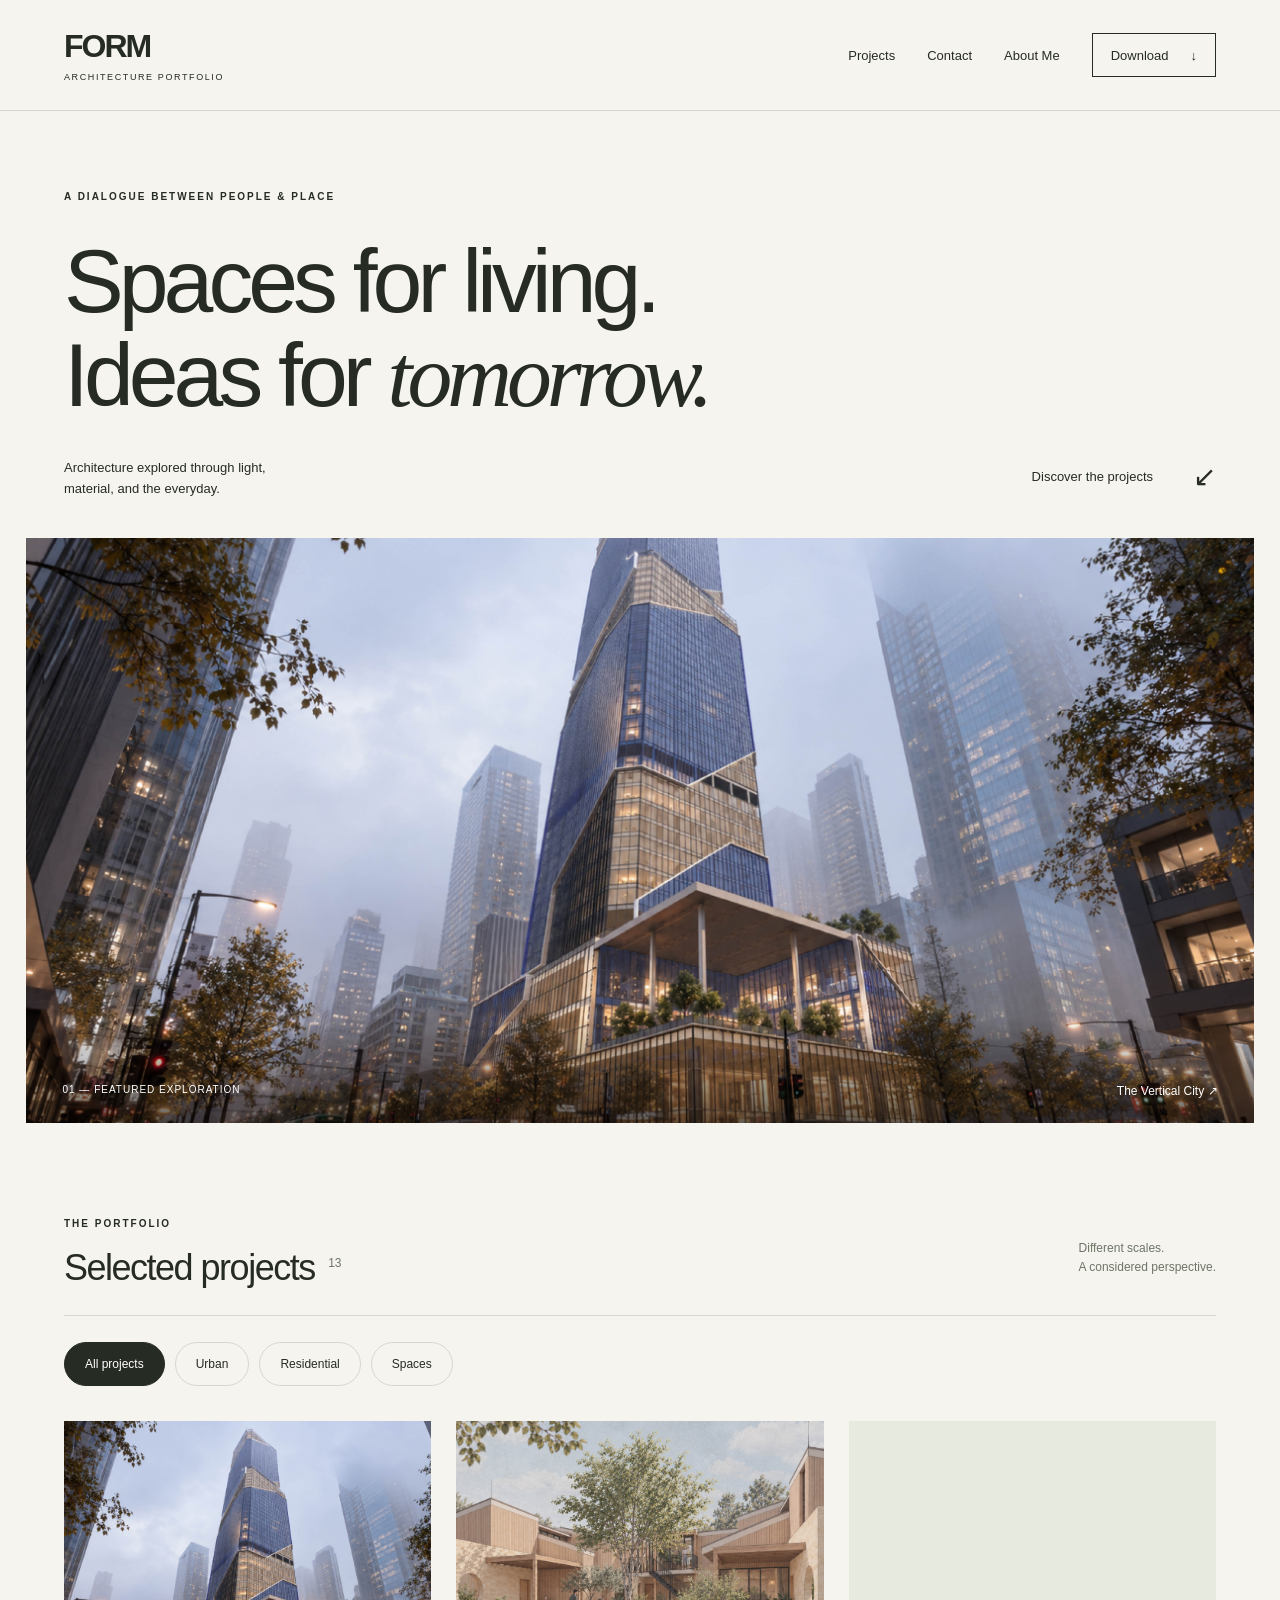
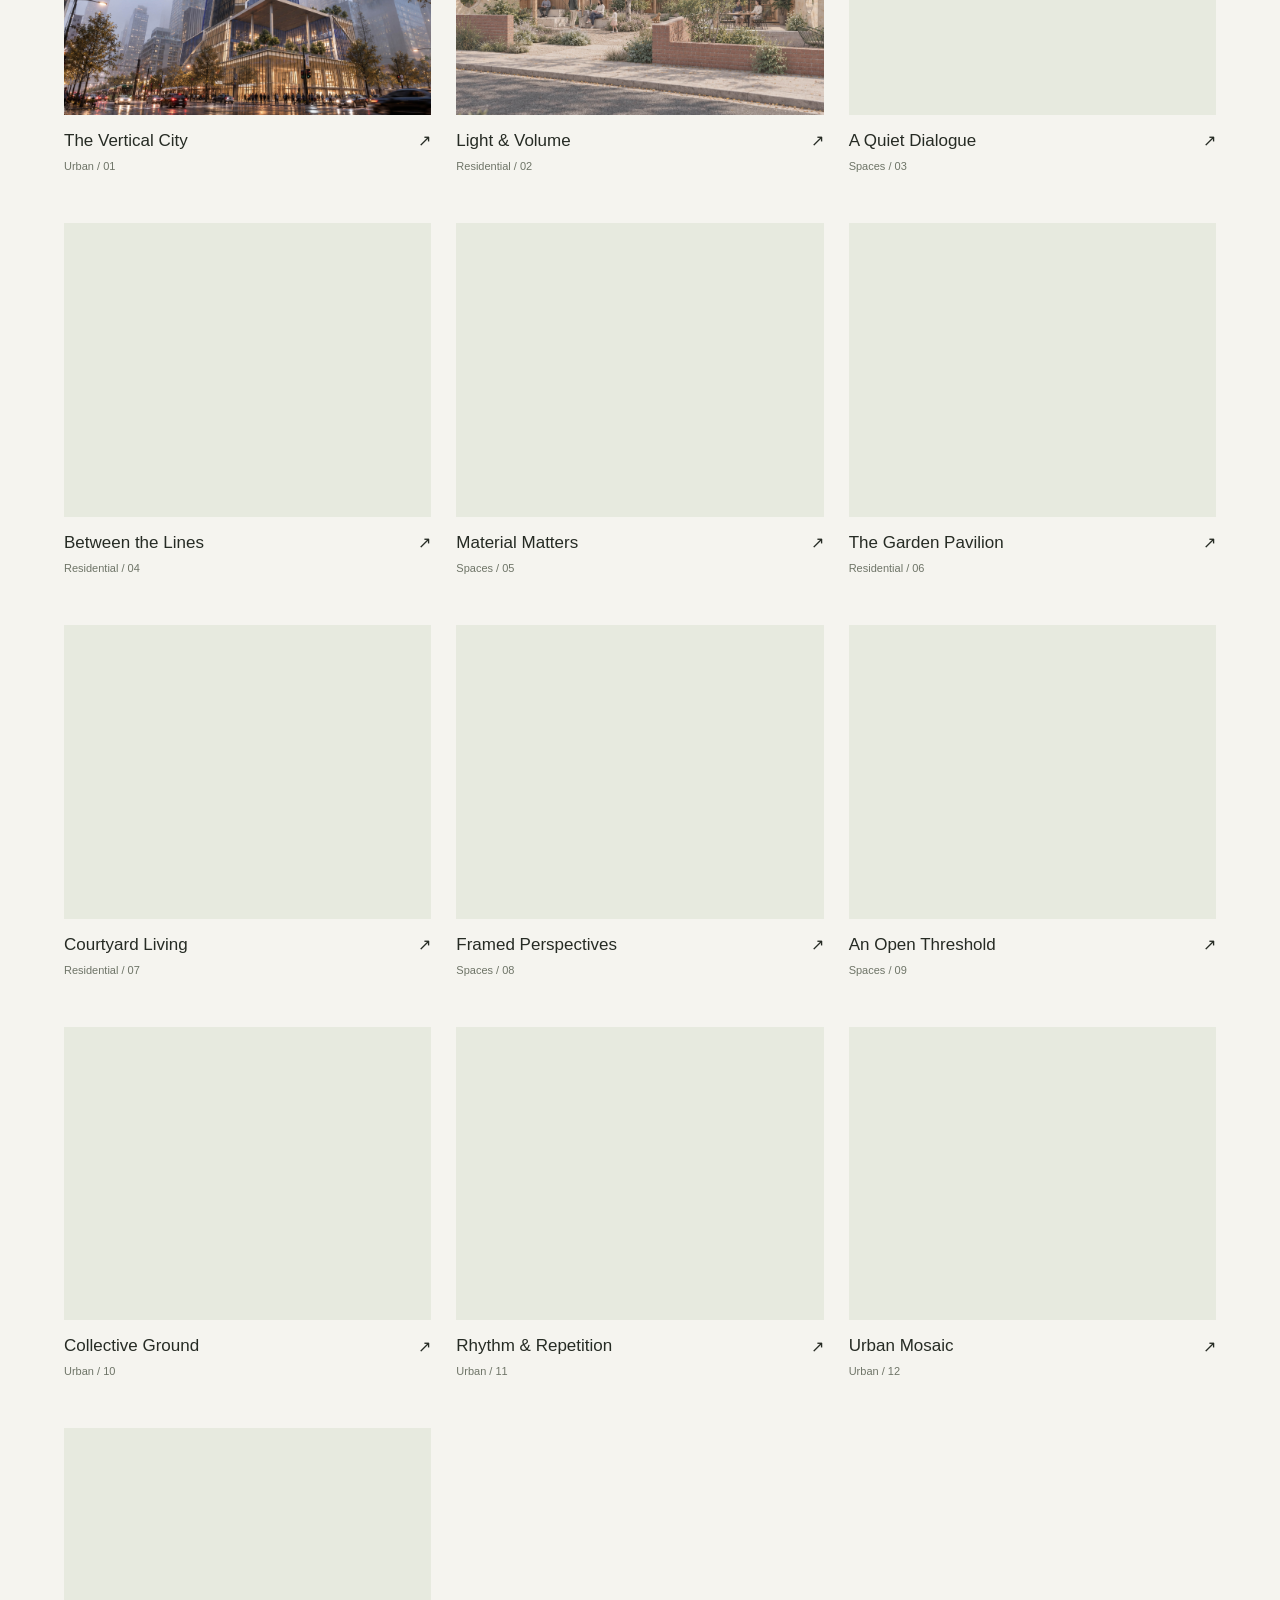
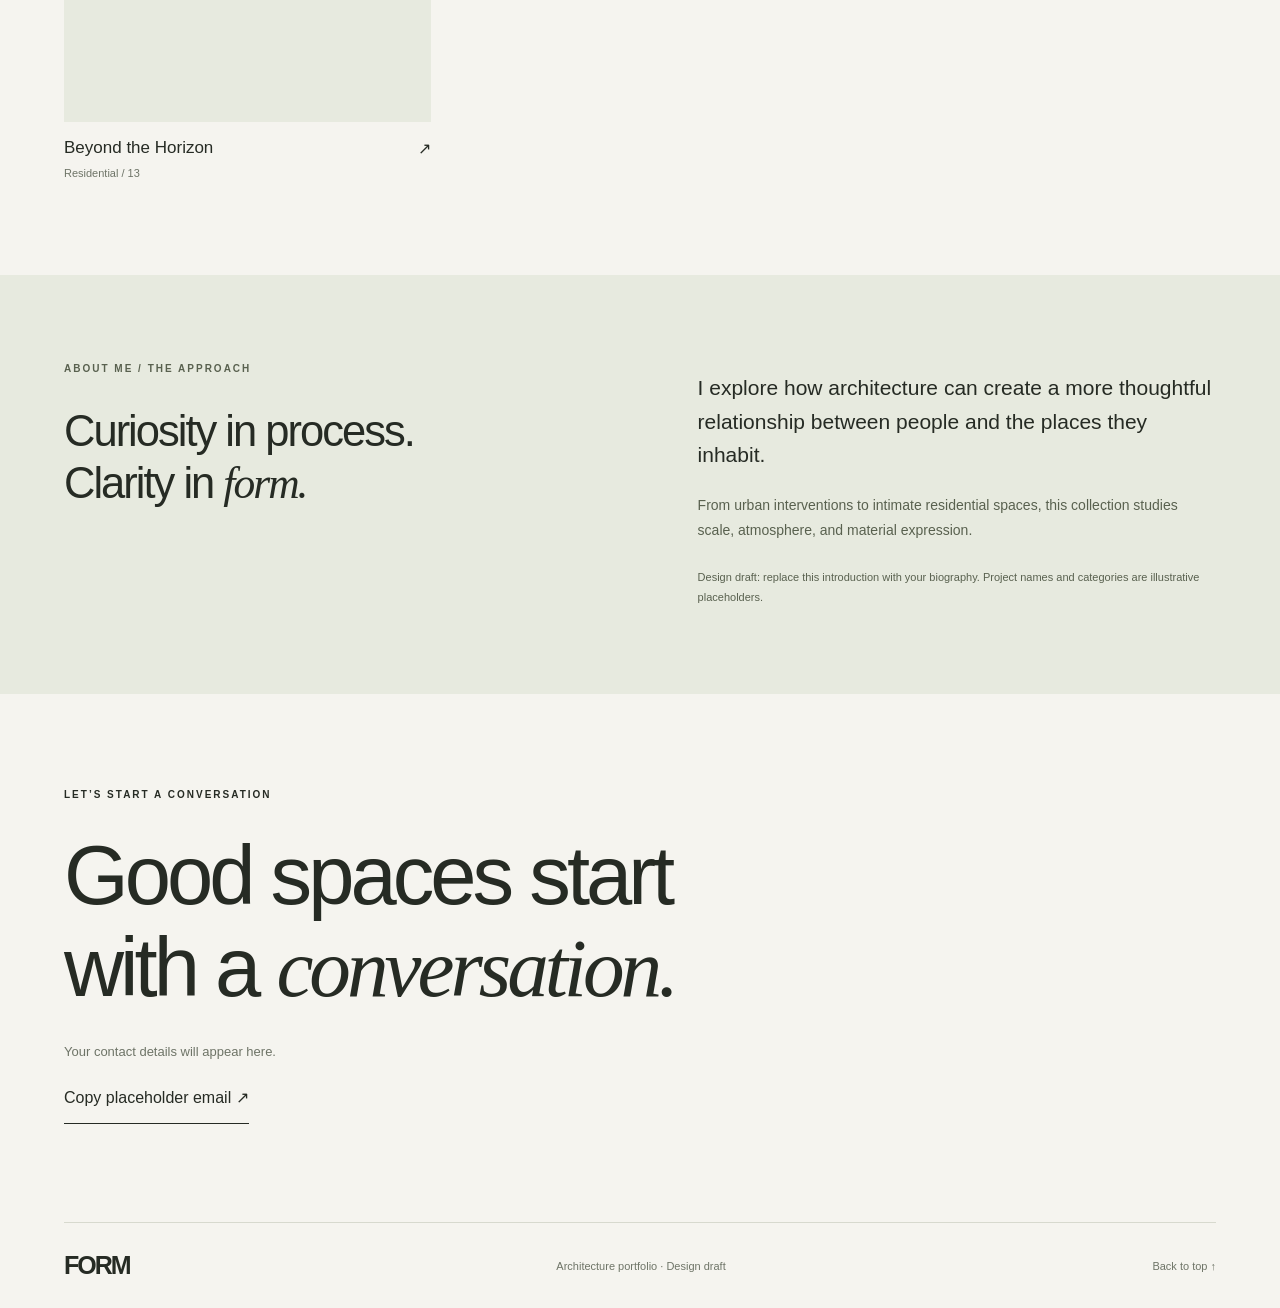
==== index.html @ f57676f8 "Project on new page" ====
<!doctype html>
<html lang="en">
<head><meta charset="utf-8"><meta name="viewport" content="width=device-width,initial-scale=1"><meta name="description" content="A selection of architectural explorations in space, light and material."><title>FORM | Architecture Portfolio</title><link rel="stylesheet" href="assets/css/style.css"></head>
<body>
<a class="skip" href="#projects">Skip to projects</a>
<header><a class="brand" href="#home">FORM<span>ARCHITECTURE PORTFOLIO</span></a><button id="menu" aria-controls="navigation" aria-expanded="false">Menu +</button><nav id="navigation" aria-label="Main navigation"><a href="#projects">Projects</a><a href="#contact">Contact</a><a href="#about">About Me</a><a class="download" href="assets/downloads/portfolio-placeholder.pdf" download>Download <span aria-hidden="true">↓</span></a></nav></header>
<main id="home"><section class="intro"><p class="eyebrow">A DIALOGUE BETWEEN PEOPLE & PLACE</p><h1>Spaces for living.<br>Ideas for <em>tomorrow.</em></h1><div class="intro-row"><p>Architecture explored through light,<br>material, and the everyday.</p><a href="#projects">Discover the projects <span>↙</span></a></div></section>
<figure class="hero"><img src="assets/img/01/For%20Website_D1.jpg" alt="A sculpted glass tower rising above a tree-lined city street" fetchpriority="high"><figcaption><span>01 — FEATURED EXPLORATION</span><a href="#projects">The Vertical City ↗</a></figcaption></figure>
<section id="projects" class="projects"><div class="section-heading"><div><p class="eyebrow">THE PORTFOLIO</p><h2>Selected projects <sup>13</sup></h2></div><p>Different scales.<br>A considered perspective.</p></div><div class="filters" role="group" aria-label="Filter projects"><button data-filter="All" class="active" aria-pressed="true">All projects</button><button data-filter="Urban" aria-pressed="false">Urban</button><button data-filter="Residential" aria-pressed="false">Residential</button><button data-filter="Spaces" aria-pressed="false">Spaces</button></div><div id="project-grid" class="grid"></div></section>
<section id="about" class="about"><div><p class="eyebrow">ABOUT ME / THE APPROACH</p><h2>Curiosity in process.<br>Clarity in <em>form.</em></h2></div><div><p class="lead">I explore how architecture can create a more thoughtful relationship between people and the places they inhabit.</p><p>From urban interventions to intimate residential spaces, this collection studies scale, atmosphere, and material expression.</p><p class="note">Design draft: replace this introduction with your biography. Project names and categories are illustrative placeholders.</p></div></section>
<section id="contact" class="contact"><p class="eyebrow">LET’S START A CONVERSATION</p><h2>Good spaces start<br>with a <em>conversation.</em></h2><p>Your contact details will appear here.</p><button id="copy-email">Copy placeholder email ↗</button><p id="email-status" role="status"></p></section></main>
<footer><a class="brand" href="#home">FORM</a><span>Architecture portfolio · Design draft</span><a href="#home">Back to top ↑</a></footer>

<script src="assets/js/projects.js"></script><script src="assets/js/script.js"></script>
</body></html>
---- assets/css/style.css ----
:root{--bg:#f5f4ef;--ink:#262b24;--muted:#6e7467;--line:#d7d9ce;--green:#e7eadf}*{box-sizing:border-box}html{scroll-behavior:smooth;scroll-padding-top:24px}body{margin:0;background:var(--bg);color:var(--ink);font-family:Arial,Helvetica,sans-serif}a{color:inherit;text-decoration:none}button{font:inherit;cursor:pointer;color:inherit}a:focus-visible,button:focus-visible{outline:2px solid #697e4a;outline-offset:5px}.skip{position:absolute;top:-80px}.skip:focus{top:8px;left:8px;z-index:10;background:white;padding:15px}header{display:flex;align-items:center;justify-content:space-between;padding:28px 5%;border-bottom:1px solid var(--line)}.brand{font-size:32px;letter-spacing:-2px;font-weight:800}.brand span{display:block;font-size:9px;letter-spacing:1.6px;margin-top:7px;font-weight:400}nav{display:flex;align-items:center;gap:32px;font-size:13px}nav a{display:inline-flex;align-items:center;min-height:44px}nav a:hover{color:#64734c}.download{border:1px solid var(--ink);padding:0 18px;gap:22px}.download:hover{background:var(--ink);color:var(--bg)}#menu{display:none}.intro{padding:70px 5% 38px}.eyebrow{font-size:10px;letter-spacing:2px;font-weight:600}h1{font-size:clamp(48px,7vw,108px);font-weight:400;letter-spacing:-5px;line-height:1.05;margin:32px 0}em{font-family:Georgia,serif;font-weight:400}.intro-row{display:flex;justify-content:space-between;align-items:end;font-size:13px;line-height:1.6}.intro-row p{margin:0}.intro-row a{display:flex;gap:40px;align-items:center}.intro-row span{font-size:28px}.hero{margin:0 2%;position:relative}.hero img{display:block;width:100%;height:65vh;min-height:360px;max-height:800px;object-fit:cover;object-position:center 60%}.hero figcaption{position:absolute;bottom:0;left:0;right:0;padding:65px 3% 25px;display:flex;justify-content:space-between;gap:20px;color:white;background:linear-gradient(transparent,#0009);font-size:12px}.hero figcaption span{font-size:10px;letter-spacing:1px}.projects{padding:85px 5%}.section-heading{display:flex;justify-content:space-between;align-items:end;border-bottom:1px solid var(--line);padding-bottom:26px}.section-heading h2{font-size:36px;letter-spacing:-1.5px;font-weight:400;margin:18px 0 0}.section-heading sup{font-size:12px;color:var(--muted);letter-spacing:0;margin-left:5px}.section-heading>p{font-size:12px;line-height:1.6;color:var(--muted)}.filters{display:flex;gap:10px;flex-wrap:wrap;margin:26px 0 35px}.filters button{background:none;border:1px solid var(--line);padding:12px 20px;border-radius:30px;font-size:12px;min-height:44px}.filters .active{background:var(--ink);color:white;border-color:var(--ink)}.grid{display:grid;grid-template-columns:repeat(3,minmax(0,1fr));gap:40px 25px}.card{background:none;border:0;padding:0;text-align:left;min-width:0}.card-image{display:block;aspect-ratio:1.25;overflow:hidden;background:var(--green)}.card img{width:100%;height:100%;object-fit:cover;transition:transform .5s}.card:hover img{transform:scale(1.035)}.card-heading{display:flex;justify-content:space-between;gap:15px;align-items:center;margin-top:16px}.card h3{font-weight:400;font-size:17px;margin:0}.card p{font-size:11px;color:var(--muted);margin-top:9px}.about{background:var(--green);padding:75px 5%;display:grid;grid-template-columns:1fr 1fr;gap:10%}.about h2{font-size:clamp(32px,3.4vw,52px);font-weight:400;line-height:1.18;letter-spacing:-2px;margin-top:28px}.about p{font-size:14px;line-height:1.8;color:#59614f}.about .eyebrow{font-size:10px}.about .lead{font-size:21px;color:var(--ink);line-height:1.6}.about .note{font-size:11px;margin-top:25px}.contact{padding:85px 5%}.contact h2{font-size:clamp(45px,6.5vw,90px);font-weight:400;line-height:1.1;letter-spacing:-4px;margin:30px 0}.contact>p:not(.eyebrow){font-size:13px;color:var(--muted)}#copy-email{background:none;border:0;border-bottom:1px solid var(--ink);padding:16px 0;font-size:16px}footer{margin:0 5%;border-top:1px solid var(--line);display:flex;justify-content:space-between;align-items:center;padding:28px 0;font-size:11px;color:var(--muted)}footer .brand{font-size:25px;color:var(--ink)}@media(min-width:1700px){body{max-width:1850px;margin:auto}}@media(max-width:1050px){.grid{grid-template-columns:repeat(2,minmax(0,1fr))}nav{gap:23px}h1{letter-spacing:-3px}.about{gap:6%}}@media(max-width:650px){header{padding:23px 6%}.brand{font-size:28px}#menu{display:block;background:none;border:0;min-height:44px;padding:10px;font-size:13px}nav{display:none;position:absolute;top:97px;left:0;right:0;background:var(--bg);z-index:5;padding:20px 6%;border-bottom:1px solid var(--line)}nav.open{display:flex;flex-direction:column;align-items:stretch;gap:15px}nav a{justify-content:space-between}.intro{padding:45px 6% 30px}h1{font-size:47px;letter-spacing:-2.8px;margin:28px 0}.eyebrow{font-size:9px;letter-spacing:1.5px}.intro-row{font-size:11px;align-items:start;gap:18px}.intro-row a{gap:12px}.hero{margin:0}.hero img{height:52vh;min-height:340px}.hero figcaption{font-size:11px;padding:65px 6% 20px}.hero figcaption span{font-size:8px}.projects{padding:55px 6%}.section-heading h2{font-size:28px;letter-spacing:-1px}.section-heading>p{font-size:10px;max-width:100px}.filters{gap:7px}.filters button{font-size:11px;padding:11px 13px}.grid{grid-template-columns:1fr;gap:32px}.about{padding:50px 6%;grid-template-columns:1fr;gap:0}.about h2{margin-bottom:10px}.about .lead{font-size:19px}.contact{padding:55px 6%}.contact h2{font-size:46px;letter-spacing:-2px}footer{margin:0 6%;flex-wrap:wrap;gap:22px}footer span{order:3;width:100%}}@media(prefers-reduced-motion:reduce){html{scroll-behavior:auto}.card img{transition:none}}



.card{display:block}.project-page{padding:55px 5% 80px}.project-back{display:inline-flex;align-items:center;min-height:44px;font-size:13px;margin-bottom:30px}.project-page h1{font-size:clamp(40px,6vw,88px);letter-spacing:-3px}.project-description{max-width:600px;color:var(--muted);font-size:14px;line-height:1.8;margin-bottom:40px}.project-images{display:grid;gap:25px}.project-images img{display:block;width:100%;height:auto;background:var(--green)}.project-pagination{display:flex;justify-content:space-between;gap:25px;border-top:1px solid var(--line);margin-top:45px;padding-top:25px;font-size:14px}.project-pagination a{min-height:44px;display:inline-flex;align-items:center}@media(max-width:650px){.project-page{padding:30px 6% 50px}.project-page h1{letter-spacing:-2px}.project-images{gap:15px}.project-pagination{font-size:12px}}
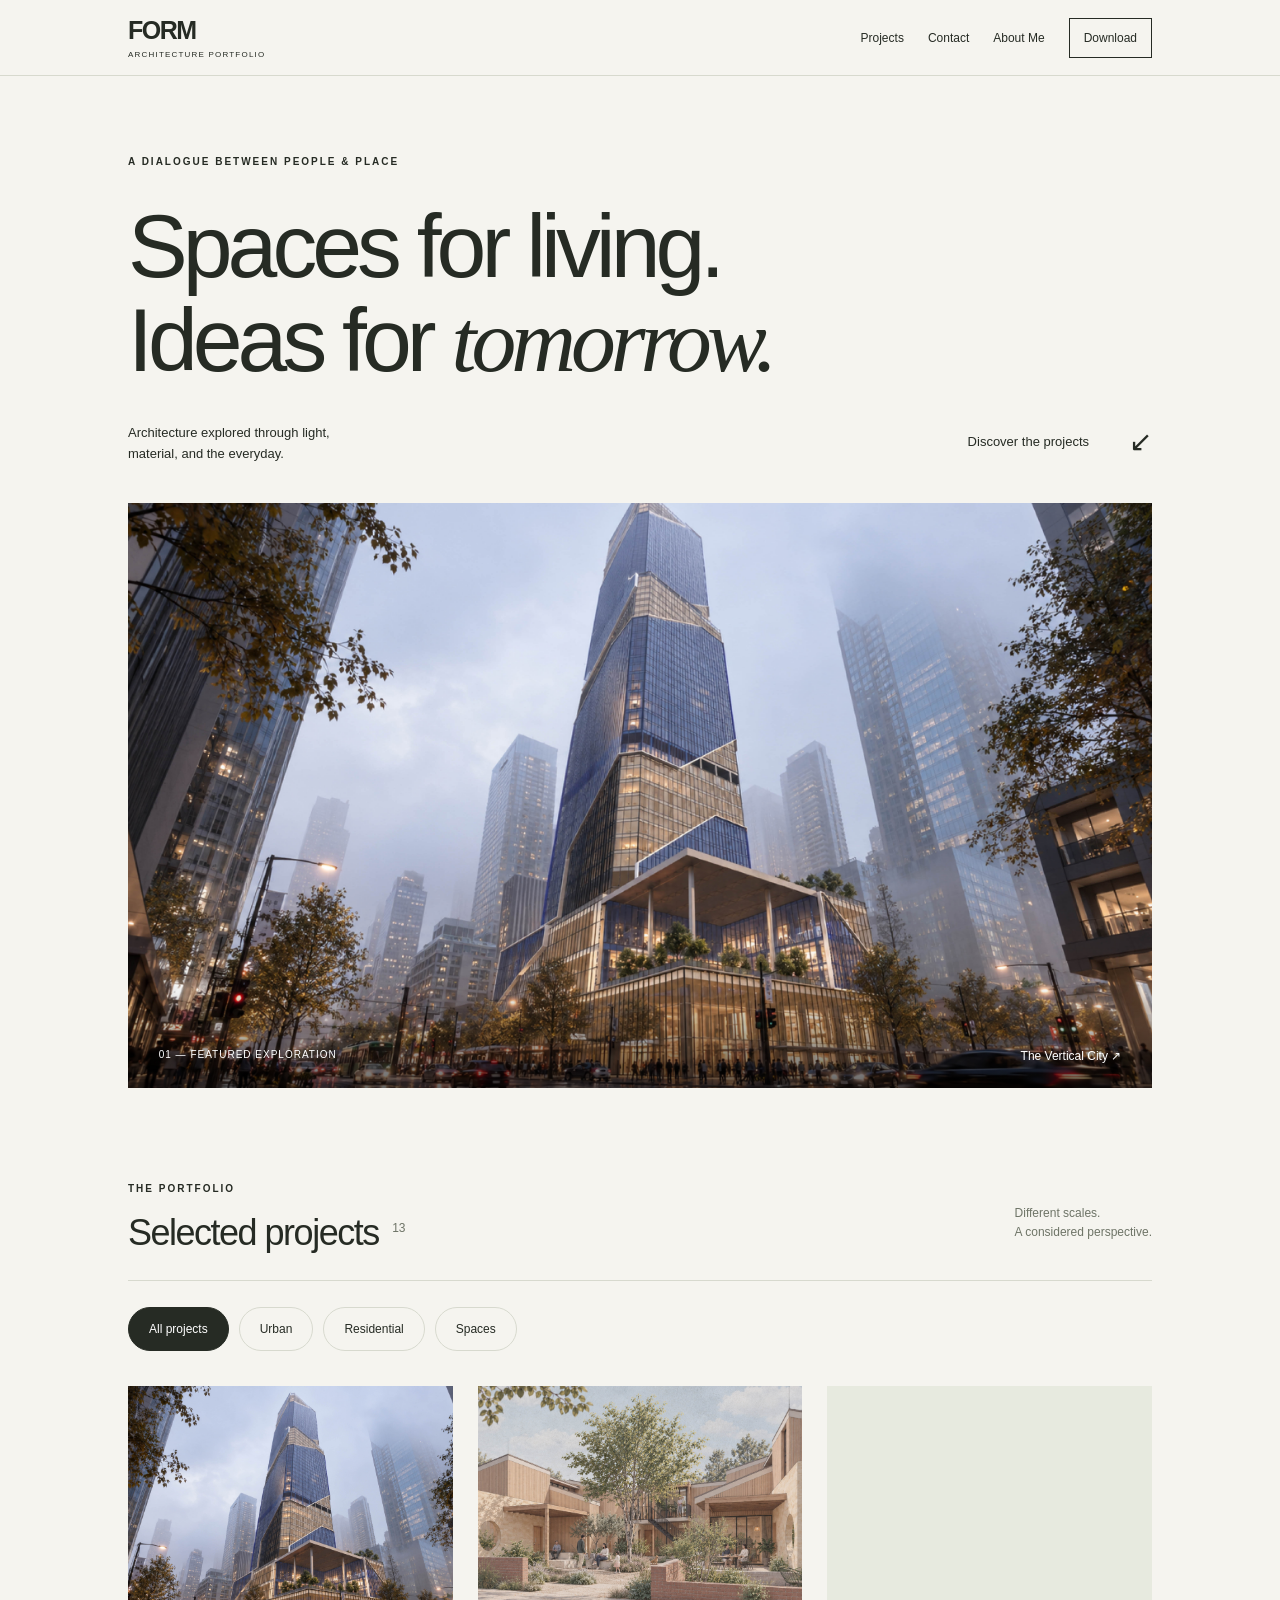
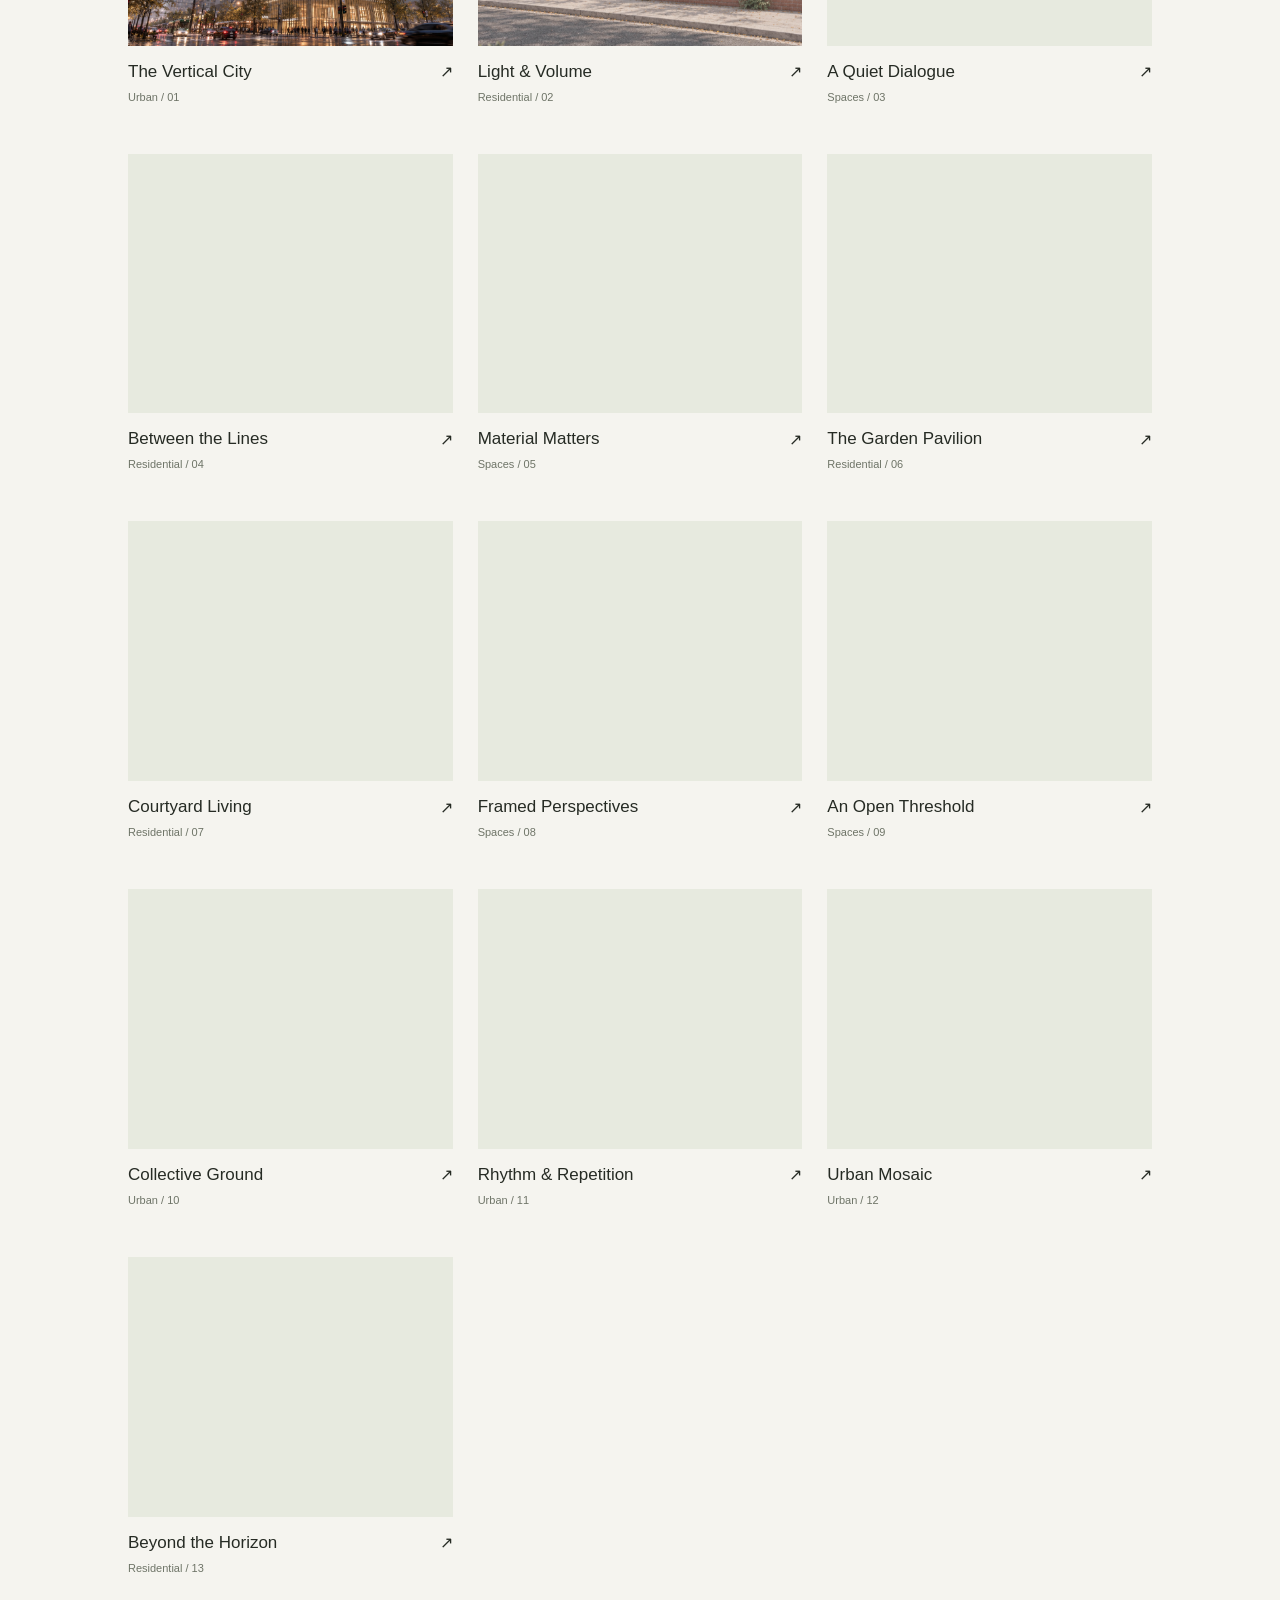
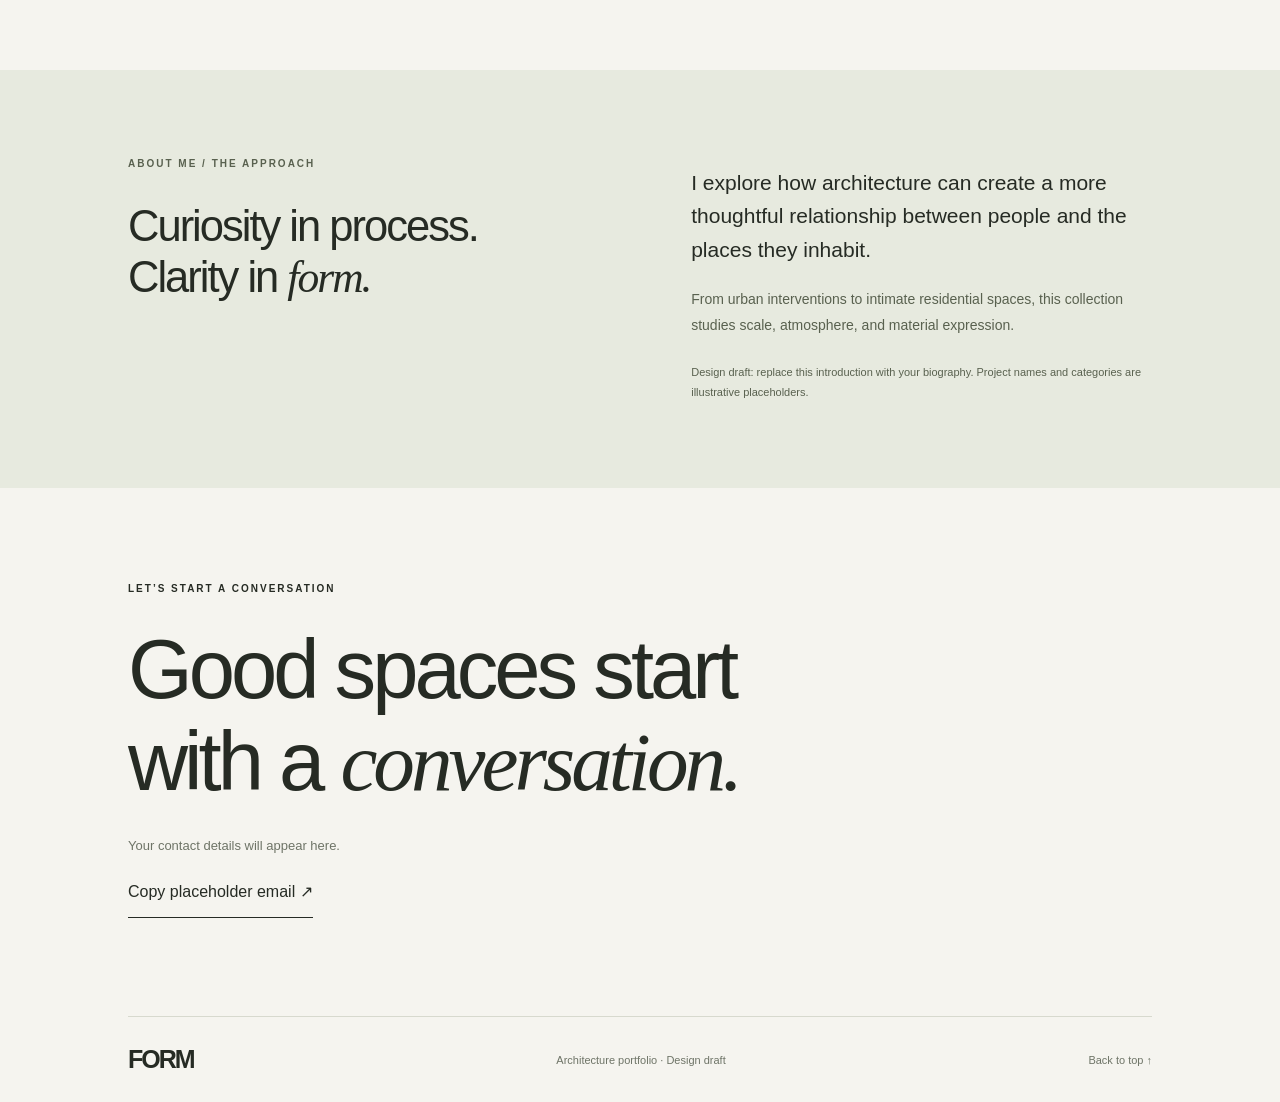
==== commit 9c7c1b60: "Fixed scroll bar" ====
--- a/index.html
+++ b/index.html
@@ -3,7 +3,7 @@
 <head><meta charset="utf-8"><meta name="viewport" content="width=device-width,initial-scale=1"><meta name="description" content="A selection of architectural explorations in space, light and material."><title>FORM | Architecture Portfolio</title><link rel="stylesheet" href="assets/css/style.css"></head>
 <body>
 <a class="skip" href="#projects">Skip to projects</a>
-<header><a class="brand" href="#home">FORM<span>ARCHITECTURE PORTFOLIO</span></a><button id="menu" aria-controls="navigation" aria-expanded="false">Menu +</button><nav id="navigation" aria-label="Main navigation"><a href="#projects">Projects</a><a href="#contact">Contact</a><a href="#about">About Me</a><a class="download" href="assets/downloads/portfolio-placeholder.pdf" download>Download <span aria-hidden="true">↓</span></a></nav></header>
+<header><a class="brand" href="#home">FORM<span>ARCHITECTURE PORTFOLIO</span></a><button id="menu" aria-controls="navigation" aria-expanded="false">Menu +</button><nav id="navigation" aria-label="Main navigation"><a href="#projects">Projects</a><a href="#contact">Contact</a><a href="#about">About Me</a><a class="download" href="assets/downloads/portfolio-placeholder.pdf" download>Download</a></nav></header>
 <main id="home"><section class="intro"><p class="eyebrow">A DIALOGUE BETWEEN PEOPLE & PLACE</p><h1>Spaces for living.<br>Ideas for <em>tomorrow.</em></h1><div class="intro-row"><p>Architecture explored through light,<br>material, and the everyday.</p><a href="#projects">Discover the projects <span>↙</span></a></div></section>
 <figure class="hero"><img src="assets/img/01/For%20Website_D1.jpg" alt="A sculpted glass tower rising above a tree-lined city street" fetchpriority="high"><figcaption><span>01 — FEATURED EXPLORATION</span><a href="#projects">The Vertical City ↗</a></figcaption></figure>
 <section id="projects" class="projects"><div class="section-heading"><div><p class="eyebrow">THE PORTFOLIO</p><h2>Selected projects <sup>13</sup></h2></div><p>Different scales.<br>A considered perspective.</p></div><div class="filters" role="group" aria-label="Filter projects"><button data-filter="All" class="active" aria-pressed="true">All projects</button><button data-filter="Urban" aria-pressed="false">Urban</button><button data-filter="Residential" aria-pressed="false">Residential</button><button data-filter="Spaces" aria-pressed="false">Spaces</button></div><div id="project-grid" class="grid"></div></section>
@@ -11,5 +11,5 @@
 <section id="contact" class="contact"><p class="eyebrow">LET’S START A CONVERSATION</p><h2>Good spaces start<br>with a <em>conversation.</em></h2><p>Your contact details will appear here.</p><button id="copy-email">Copy placeholder email ↗</button><p id="email-status" role="status"></p></section></main>
 <footer><a class="brand" href="#home">FORM</a><span>Architecture portfolio · Design draft</span><a href="#home">Back to top ↑</a></footer>
 
-<script src="assets/js/projects.js"></script><script src="assets/js/script.js"></script>
+<script src="assets/js/projects.js"></script><script src="assets/js/script.js"></script><script src="assets/js/motion.js"></script>
 </body></html>
--- a/assets/css/style.css
+++ b/assets/css/style.css
@@ -3,3 +3,82 @@
 
 
 .card{display:block}.project-page{padding:55px 5% 80px}.project-back{display:inline-flex;align-items:center;min-height:44px;font-size:13px;margin-bottom:30px}.project-page h1{font-size:clamp(40px,6vw,88px);letter-spacing:-3px}.project-description{max-width:600px;color:var(--muted);font-size:14px;line-height:1.8;margin-bottom:40px}.project-images{display:grid;gap:25px}.project-images img{display:block;width:100%;height:auto;background:var(--green)}.project-pagination{display:flex;justify-content:space-between;gap:25px;border-top:1px solid var(--line);margin-top:45px;padding-top:25px;font-size:14px}.project-pagination a{min-height:44px;display:inline-flex;align-items:center}@media(max-width:650px){.project-page{padding:30px 6% 50px}.project-page h1{letter-spacing:-2px}.project-images{gap:15px}.project-pagination{font-size:12px}}
+
+/* Gentle motion with native scrolling and navigation. */
+@media (prefers-reduced-motion: no-preference) {
+ main{animation:page-arrive 450ms ease-out both}
+ .reveal{opacity:0;transform:translateY(16px);transition:opacity 650ms ease-out,transform 650ms cubic-bezier(.22,1,.36,1)}
+ .reveal.is-visible{opacity:1;transform:none}
+ .card img{transition:transform 800ms cubic-bezier(.22,1,.36,1)}
+ .card-heading>span{transition:transform 450ms cubic-bezier(.22,1,.36,1)}
+ #navigation>a:not(.download){background-image:linear-gradient(currentColor,currentColor);background-repeat:no-repeat;background-position:0 calc(100% - 6px);background-size:0 1px;transition:background-size 300ms ease,color 300ms ease}
+ #navigation>a:not(.download):hover,#navigation>a:not(.download):focus-visible{background-size:100% 1px}
+ .download,.filters button{transition:color 250ms ease,background-color 250ms ease,border-color 250ms ease}
+ .card:focus-visible .card-heading>span{transform:translate(3px,-3px)}
+}
+@media(hover:hover) and (pointer:fine) and (prefers-reduced-motion:no-preference){.card:hover img{transform:scale(1.025)}.card:hover .card-heading>span{transform:translate(3px,-3px)}}
+@keyframes page-arrive{from{opacity:0}to{opacity:1}}
+@media(prefers-reduced-motion:reduce){.reveal{opacity:1;transform:none;transition:none}.card:hover img{transform:none}}
+.related-projects{margin-top:70px;padding-top:38px;border-top:1px solid var(--line)}
+.related-heading{display:flex;align-items:end;justify-content:space-between;gap:20px;margin-bottom:28px}
+.related-heading h2{font-size:clamp(26px,3vw,42px);font-weight:400;letter-spacing:-1px;margin:15px 0 0}
+.related-controls{display:flex;gap:9px;flex-shrink:0}
+.related-controls button{width:46px;height:46px;border:1px solid var(--line);border-radius:50%;background:transparent;font-size:20px}
+.related-controls button:hover:not(:disabled){background:var(--ink);color:var(--bg)}
+.related-controls button:disabled{opacity:.3;cursor:default}
+.related-track{display:flex;gap:24px;overflow-x:auto;scroll-snap-type:x mandatory;scroll-padding-inline:2px;overscroll-behavior-x:contain;padding:5px 2px 12px;scrollbar-width:none;-ms-overflow-style:none}
+.related-track::-webkit-scrollbar{display:none}
+.related-dots{display:flex;justify-content:center;gap:0;margin-top:8px}
+.related-dots button{display:grid;place-items:center;width:44px;height:44px;padding:0;border:0;background:transparent;border-radius:50%}
+.related-dots button::before{content:'';display:block;width:7px;height:7px;border-radius:50%;background:var(--line)}
+.related-dots button.active::before{background:var(--ink);width:9px;height:9px}
+.related-dots button:hover::before{background:var(--muted)}
+@media(prefers-reduced-motion:no-preference){.related-dots button::before{transition:background-color 250ms ease,width 250ms ease,height 250ms ease}}
+.related-card{flex:0 0 calc((100% - 48px)/3);scroll-snap-align:start}
+.related-track:focus-visible{outline:2px solid #697e4a;outline-offset:5px}
+@media(max-width:1050px){.related-card{flex-basis:calc((100% - 24px)/2)}}
+@media(max-width:650px){.related-projects{margin-top:45px;padding-top:25px}.related-heading{align-items:center;gap:12px}.related-heading h2{font-size:26px}.related-controls{gap:6px}.related-controls button{width:44px;height:44px}.related-track{gap:16px}.related-card{flex-basis:84%}}
+
+/* A sharp central project, with smaller softly blurred neighbours. */
+.related-track{padding:25px 0 18px;scroll-padding-inline:0;align-items:start}
+.related-track .related-card{flex-basis:36%;scroll-snap-align:center}
+.related-card .card-image{transform:scale(1);filter:none;opacity:1;transform-origin:center}.related-card.is-side .card-image{transform:scale(.88);filter:blur(3px);opacity:.5}
+.related-card .card-heading,.related-card>p{opacity:.45;transform:scale(.94);transform-origin:center}
+.related-card.is-centered .card-image,.related-card:focus-visible .card-image{transform:scale(1);filter:blur(0);opacity:1}
+.related-card.is-centered .card-heading,.related-card.is-centered>p,.related-card:focus-visible .card-heading,.related-card:focus-visible>p{opacity:1;transform:none}
+@media(prefers-reduced-motion:no-preference){.related-card .card-image{transition:transform 650ms cubic-bezier(.22,1,.36,1),filter 650ms ease,opacity 650ms ease}.related-card .card-heading,.related-card>p{transition:opacity 500ms ease,transform 500ms ease}}
+@media(max-width:650px){.related-track .related-card{flex-basis:56%}.related-card.is-side .card-image{filter:blur(2px)}.related-card.is-centered .card-image,.related-card:focus-visible .card-image{filter:none}}
+.related-track .related-card.is-centered .card-image{filter:none;opacity:1;transform:scale(1);transition:transform 650ms cubic-bezier(.22,1,.36,1),opacity 300ms ease}.related-track .related-card.is-centered img{filter:none}
+
+/* Let the carousel use the full page width as the screen grows. */
+.related-track{width:calc(100% + 11.111111%);margin-inline:-5.555555%}
+.related-track .related-card{flex-basis:clamp(210px,26vw,380px)}
+@media(max-width:650px){.related-track{width:calc(100% + 13.636364%);margin-inline:-6.818182%}.related-track .related-card{flex-basis:clamp(160px,56vw,300px)}}
+/* Consistent, wider page margins across both pages. */
+:root{--page-gutter:clamp(56px,10vw,180px)}
+header,.intro,.projects,.about,.contact,.project-page{padding-inline:var(--page-gutter)}
+.hero{margin-inline:var(--page-gutter)}
+footer{margin-inline:var(--page-gutter)}
+.related-track{width:100%;margin-inline:0}
+@media(max-width:650px){
+ :root{--page-gutter:24px}
+ header,.intro,.projects,.about,.contact,.project-page{padding-inline:var(--page-gutter)}
+ .hero,footer{margin-inline:var(--page-gutter)}
+ #navigation{padding-inline:var(--page-gutter)}
+ .related-track{width:100%;margin-inline:0}
+}
+/* Compact navigation in the normal document flow. */
+header{position:static;padding-block:16px;gap:20px}
+header .brand{font-size:25px;letter-spacing:-1.5px}
+header .brand span{font-size:8px;letter-spacing:1.2px;margin-top:5px}
+#navigation{gap:24px;font-size:12px}
+#navigation>a{min-height:40px}
+#navigation .download{padding-inline:14px;gap:0}
+@media(max-width:650px){
+ header{flex-wrap:wrap;padding-block:12px}
+ #menu{min-height:40px}
+ #navigation{position:static;flex-basis:100%;padding:12px 0 6px;border:0;gap:10px}
+ #navigation>a{min-height:44px}
+}
+/* Keep navigation visible while scrolling. */
+header{position:sticky;top:0;z-index:100;background:var(--bg)}html{scroll-padding-top:100px}@media(max-width:650px){html{scroll-padding-top:90px}}
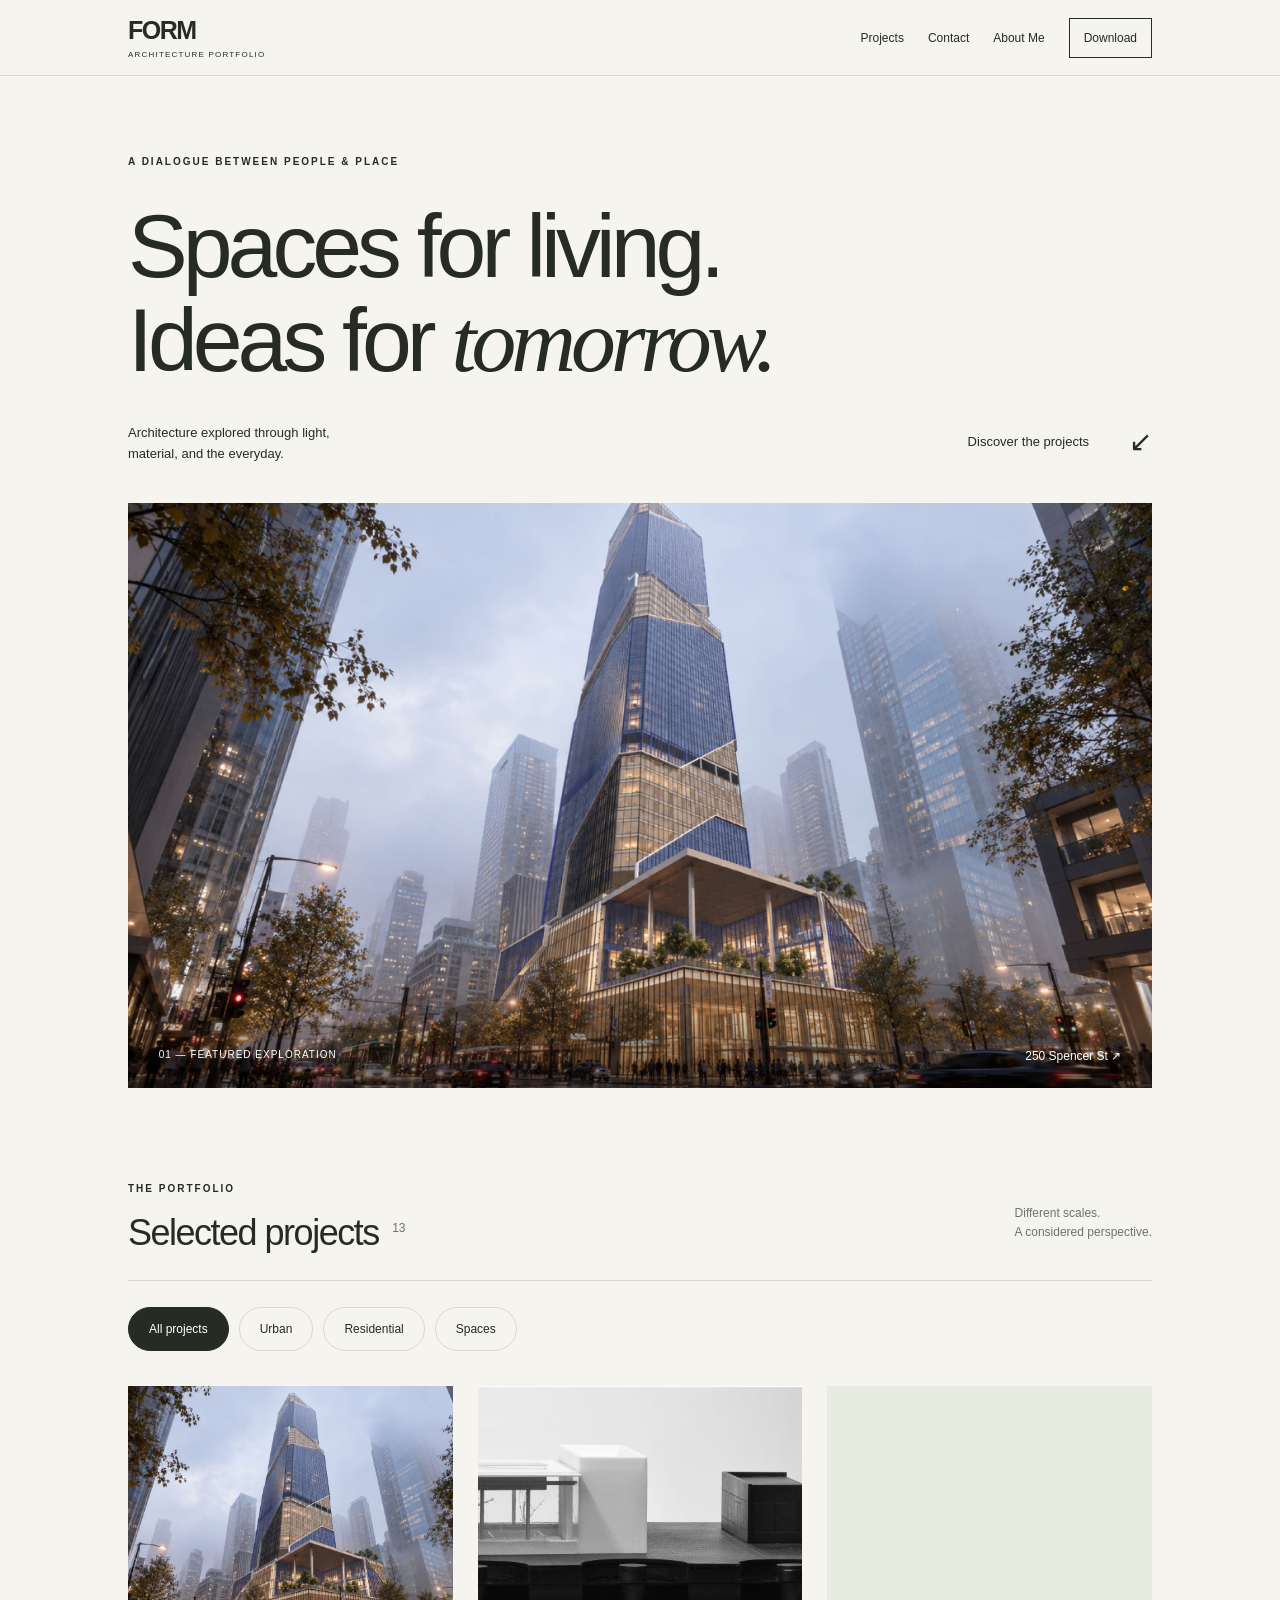
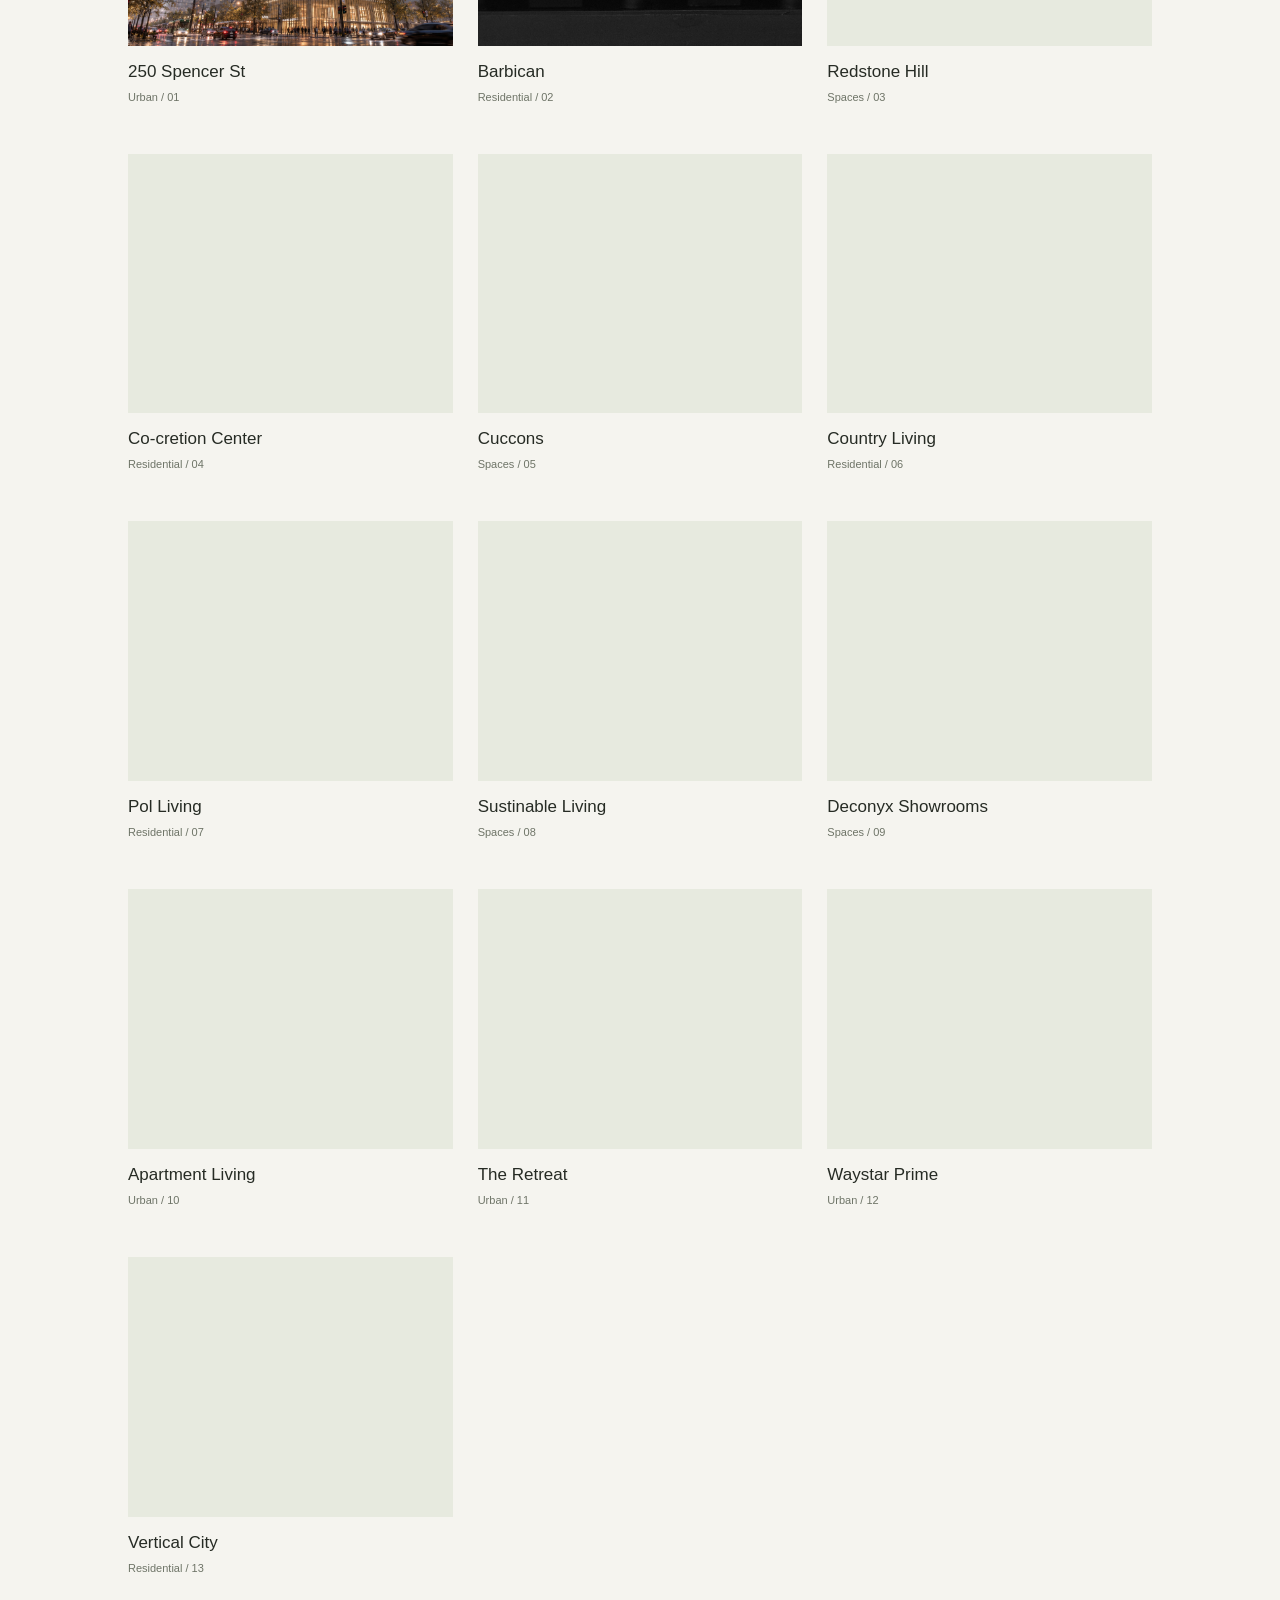
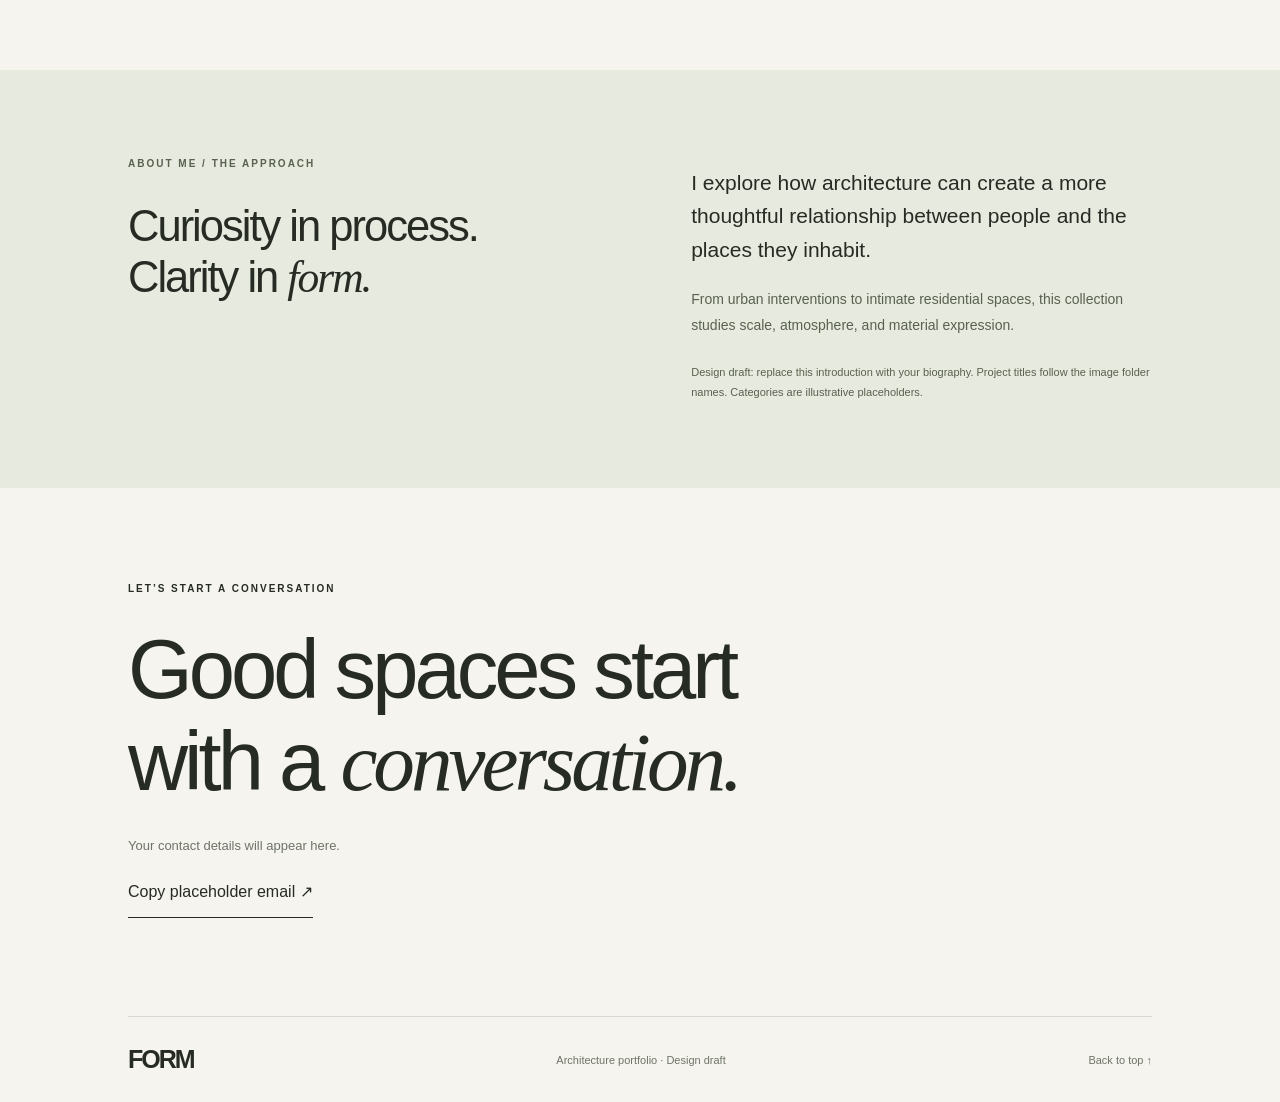
==== commit 0be512e9: "Project page fix" ====
--- a/index.html
+++ b/index.html
@@ -5,9 +5,9 @@
 <a class="skip" href="#projects">Skip to projects</a>
 <header><a class="brand" href="#home">FORM<span>ARCHITECTURE PORTFOLIO</span></a><button id="menu" aria-controls="navigation" aria-expanded="false">Menu +</button><nav id="navigation" aria-label="Main navigation"><a href="#projects">Projects</a><a href="#contact">Contact</a><a href="#about">About Me</a><a class="download" href="assets/downloads/portfolio-placeholder.pdf" download>Download</a></nav></header>
 <main id="home"><section class="intro"><p class="eyebrow">A DIALOGUE BETWEEN PEOPLE & PLACE</p><h1>Spaces for living.<br>Ideas for <em>tomorrow.</em></h1><div class="intro-row"><p>Architecture explored through light,<br>material, and the everyday.</p><a href="#projects">Discover the projects <span>↙</span></a></div></section>
-<figure class="hero"><img src="assets/img/01/For%20Website_D1.jpg" alt="A sculpted glass tower rising above a tree-lined city street" fetchpriority="high"><figcaption><span>01 — FEATURED EXPLORATION</span><a href="#projects">The Vertical City ↗</a></figcaption></figure>
+<figure class="hero"><img src="assets/img/01_250_Spencer_St/01.jpg" alt="250 Spencer St architectural project" fetchpriority="high"><figcaption><span>01 — FEATURED EXPLORATION</span><a href="#projects">250 Spencer St ↗</a></figcaption></figure>
 <section id="projects" class="projects"><div class="section-heading"><div><p class="eyebrow">THE PORTFOLIO</p><h2>Selected projects <sup>13</sup></h2></div><p>Different scales.<br>A considered perspective.</p></div><div class="filters" role="group" aria-label="Filter projects"><button data-filter="All" class="active" aria-pressed="true">All projects</button><button data-filter="Urban" aria-pressed="false">Urban</button><button data-filter="Residential" aria-pressed="false">Residential</button><button data-filter="Spaces" aria-pressed="false">Spaces</button></div><div id="project-grid" class="grid"></div></section>
-<section id="about" class="about"><div><p class="eyebrow">ABOUT ME / THE APPROACH</p><h2>Curiosity in process.<br>Clarity in <em>form.</em></h2></div><div><p class="lead">I explore how architecture can create a more thoughtful relationship between people and the places they inhabit.</p><p>From urban interventions to intimate residential spaces, this collection studies scale, atmosphere, and material expression.</p><p class="note">Design draft: replace this introduction with your biography. Project names and categories are illustrative placeholders.</p></div></section>
+<section id="about" class="about"><div><p class="eyebrow">ABOUT ME / THE APPROACH</p><h2>Curiosity in process.<br>Clarity in <em>form.</em></h2></div><div><p class="lead">I explore how architecture can create a more thoughtful relationship between people and the places they inhabit.</p><p>From urban interventions to intimate residential spaces, this collection studies scale, atmosphere, and material expression.</p><p class="note">Design draft: replace this introduction with your biography. Project titles follow the image folder names. Categories are illustrative placeholders.</p></div></section>
 <section id="contact" class="contact"><p class="eyebrow">LET’S START A CONVERSATION</p><h2>Good spaces start<br>with a <em>conversation.</em></h2><p>Your contact details will appear here.</p><button id="copy-email">Copy placeholder email ↗</button><p id="email-status" role="status"></p></section></main>
 <footer><a class="brand" href="#home">FORM</a><span>Architecture portfolio · Design draft</span><a href="#home">Back to top ↑</a></footer>
 
--- a/assets/css/style.css
+++ b/assets/css/style.css
@@ -82,3 +82,62 @@
 }
 /* Keep navigation visible while scrolling. */
 header{position:sticky;top:0;z-index:100;background:var(--bg)}html{scroll-padding-top:100px}@media(max-width:650px){html{scroll-padding-top:90px}}
+
+/* Progressive translucent blur at the carousel edges; centre stays clear. */
+.related-viewport{position:relative;isolation:isolate}
+.related-viewport::before,.related-viewport::after{content:'';position:absolute;top:0;bottom:0;width:30%;z-index:2;pointer-events:none;background:rgba(245,244,239,.32);-webkit-backdrop-filter:blur(6px);backdrop-filter:blur(6px)}
+.related-viewport::before{left:0;-webkit-mask-image:linear-gradient(to right,#000,transparent);mask-image:linear-gradient(to right,#000,transparent)}
+.related-viewport::after{right:0;-webkit-mask-image:linear-gradient(to left,#000,transparent);mask-image:linear-gradient(to left,#000,transparent)}
+.related-track .related-card.is-side .card-image{filter:none;opacity:1}
+.related-track .related-card.is-side .card-heading,.related-track .related-card.is-side>p{opacity:.8}
+.related-viewport:focus-within::before,.related-viewport:focus-within::after{pointer-events:none}
+@media(max-width:650px){.related-viewport::before,.related-viewport::after{width:22%;-webkit-backdrop-filter:blur(4px);backdrop-filter:blur(4px)}}
+/* Blur neighbouring tiles while preserving the sharp centre. */
+.related-track .related-card.is-side .card-image{filter:blur(3px);opacity:.7}
+.related-track .related-card.is-centered .card-image,.related-track .related-card:focus-visible .card-image{filter:none;opacity:1}
+@media(max-width:650px){.related-track .related-card.is-side .card-image{filter:blur(2px)}.related-track .related-card.is-centered .card-image,.related-track .related-card:focus-visible .card-image{filter:none}}
+/* Compact sticky thumbnails make long image galleries easy to navigate. */
+.image-navigator{position:sticky;top:72px;z-index:10;background:var(--bg);border-block:1px solid var(--line);padding:10px 0 8px;margin-bottom:24px}
+.image-nav-heading{display:flex;justify-content:space-between;font-size:10px;letter-spacing:1px;margin-bottom:8px;color:var(--muted)}
+.image-thumbnails{display:flex;gap:8px;overflow-x:auto;padding:3px 2px 7px;scrollbar-width:thin}
+.image-thumbnails a{position:relative;flex:0 0 62px;height:45px;opacity:.55;border:2px solid transparent;border-radius:3px;overflow:hidden}
+.image-thumbnails img{display:block;width:100%;height:100%;object-fit:cover}
+.image-thumbnails a>span{position:absolute;bottom:0;right:0;padding:2px 4px;background:#20251dcc;color:white;font-size:8px}
+.image-thumbnails a[aria-current=true],.image-thumbnails a:hover,.image-thumbnails a:focus-visible{opacity:1;border-color:var(--ink)}
+.project-images img{scroll-margin-top:195px}
+@media(max-width:650px){.image-navigator{top:66px;margin-bottom:16px}.image-thumbnails a{flex-basis:56px;height:44px}.project-images img{scroll-margin-top:185px}}
+@media(prefers-reduced-motion:no-preference){.image-thumbnails a{transition:opacity 200ms ease,border-color 200ms ease}}
+/* Vertical image navigation alongside the right edge of the gallery. */
+.project-gallery-layout{display:grid;grid-template-columns:minmax(0,1fr) 80px;gap:24px;align-items:start}
+.project-gallery-layout .project-images{min-width:0}
+.image-navigator{top:90px;width:80px;margin:0;padding:10px 6px;border:1px solid var(--line);border-radius:5px;max-height:calc(100dvh - 115px)}
+.image-nav-heading{flex-direction:column;align-items:center;gap:5px;font-size:9px;letter-spacing:0;text-align:center;margin-bottom:8px}
+.image-thumbnails{flex-direction:column;overflow-x:hidden;overflow-y:auto;max-height:calc(100dvh - 185px);padding:3px;gap:7px}
+.image-thumbnails a{flex:0 0 46px;width:100%;height:46px;min-height:46px}
+.project-images img{scroll-margin-top:100px}
+@media(max-width:650px){.project-gallery-layout{grid-template-columns:minmax(0,1fr) 48px;gap:10px}.image-navigator{top:80px;width:48px;padding:7px 3px;max-height:calc(100dvh - 100px)}.image-nav-heading{font-size:8px}.image-nav-heading>span:first-child{font-size:0}.image-nav-heading>span:first-child::after{content:'Images';font-size:8px}.image-thumbnails{padding:2px;max-height:calc(100dvh - 163px);gap:6px}.image-thumbnails a{flex-basis:44px;min-height:44px;height:44px}.project-images img{scroll-margin-top:90px}}
+/* The document is the only scroll area; thumbnails flow beside the gallery. */
+.project-gallery-layout .image-navigator{position:static;max-height:none;align-self:start}
+.project-gallery-layout .image-thumbnails{overflow:visible;max-height:none;padding-bottom:3px;scrollbar-width:none}
+/* Sticky right-side navigation with no independent scrolling. */
+.project-gallery-layout .image-navigator{position:sticky;top:90px;align-self:start;max-height:none}.project-gallery-layout .image-thumbnails{overflow:visible;max-height:none}@media(max-width:650px){.project-gallery-layout .image-navigator{top:80px}}
+
+/* Expand the image navigator into two columns when height is limited. */
+.project-gallery-layout{grid-template-columns:minmax(0,1fr) auto}
+.project-gallery-layout .image-thumbnails{display:grid;grid-template-columns:1fr;gap:7px}
+.project-gallery-layout .image-navigator.two-columns{width:148px}
+.project-gallery-layout .image-navigator.two-columns .image-thumbnails{grid-template-columns:repeat(2,minmax(0,1fr))}
+@media(max-width:650px){.project-gallery-layout .image-navigator.two-columns{width:90px}.project-gallery-layout .image-thumbnails{gap:6px}}
+/* Hide the image navigator on phones and give the gallery full width. */
+@media(max-width:650px){.project-gallery-layout{grid-template-columns:minmax(0,1fr)}.project-gallery-layout .image-navigator{display:none}}
+
+/* Project introduction: information left, first image as the cover right. */
+.project-introduction{display:grid;grid-template-columns:minmax(0,.8fr) minmax(0,1.2fr);gap:clamp(28px,5vw,80px);align-items:center;margin-bottom:55px}
+.project-introduction-text{min-width:0}
+.project-introduction h1{font-size:clamp(36px,4.4vw,68px);line-height:1.1;margin:24px 0 30px;overflow-wrap:anywhere}
+.project-cover{display:block;width:100%;height:auto;scroll-margin-top:100px}
+.project-metadata{margin:0 0 24px;padding-top:20px;border-top:1px solid var(--line)}
+.project-metadata dt{font-size:10px;letter-spacing:1.5px;text-transform:uppercase;color:var(--muted);margin-bottom:9px}
+.project-metadata dd{font-size:14px;margin:0;line-height:1.6}
+.project-introduction .project-description{margin-bottom:0}
+@media(max-width:650px){.project-introduction{grid-template-columns:minmax(0,1fr);gap:25px;margin-bottom:25px}.project-introduction h1{font-size:40px;margin:20px 0 25px}.project-cover{scroll-margin-top:90px}}
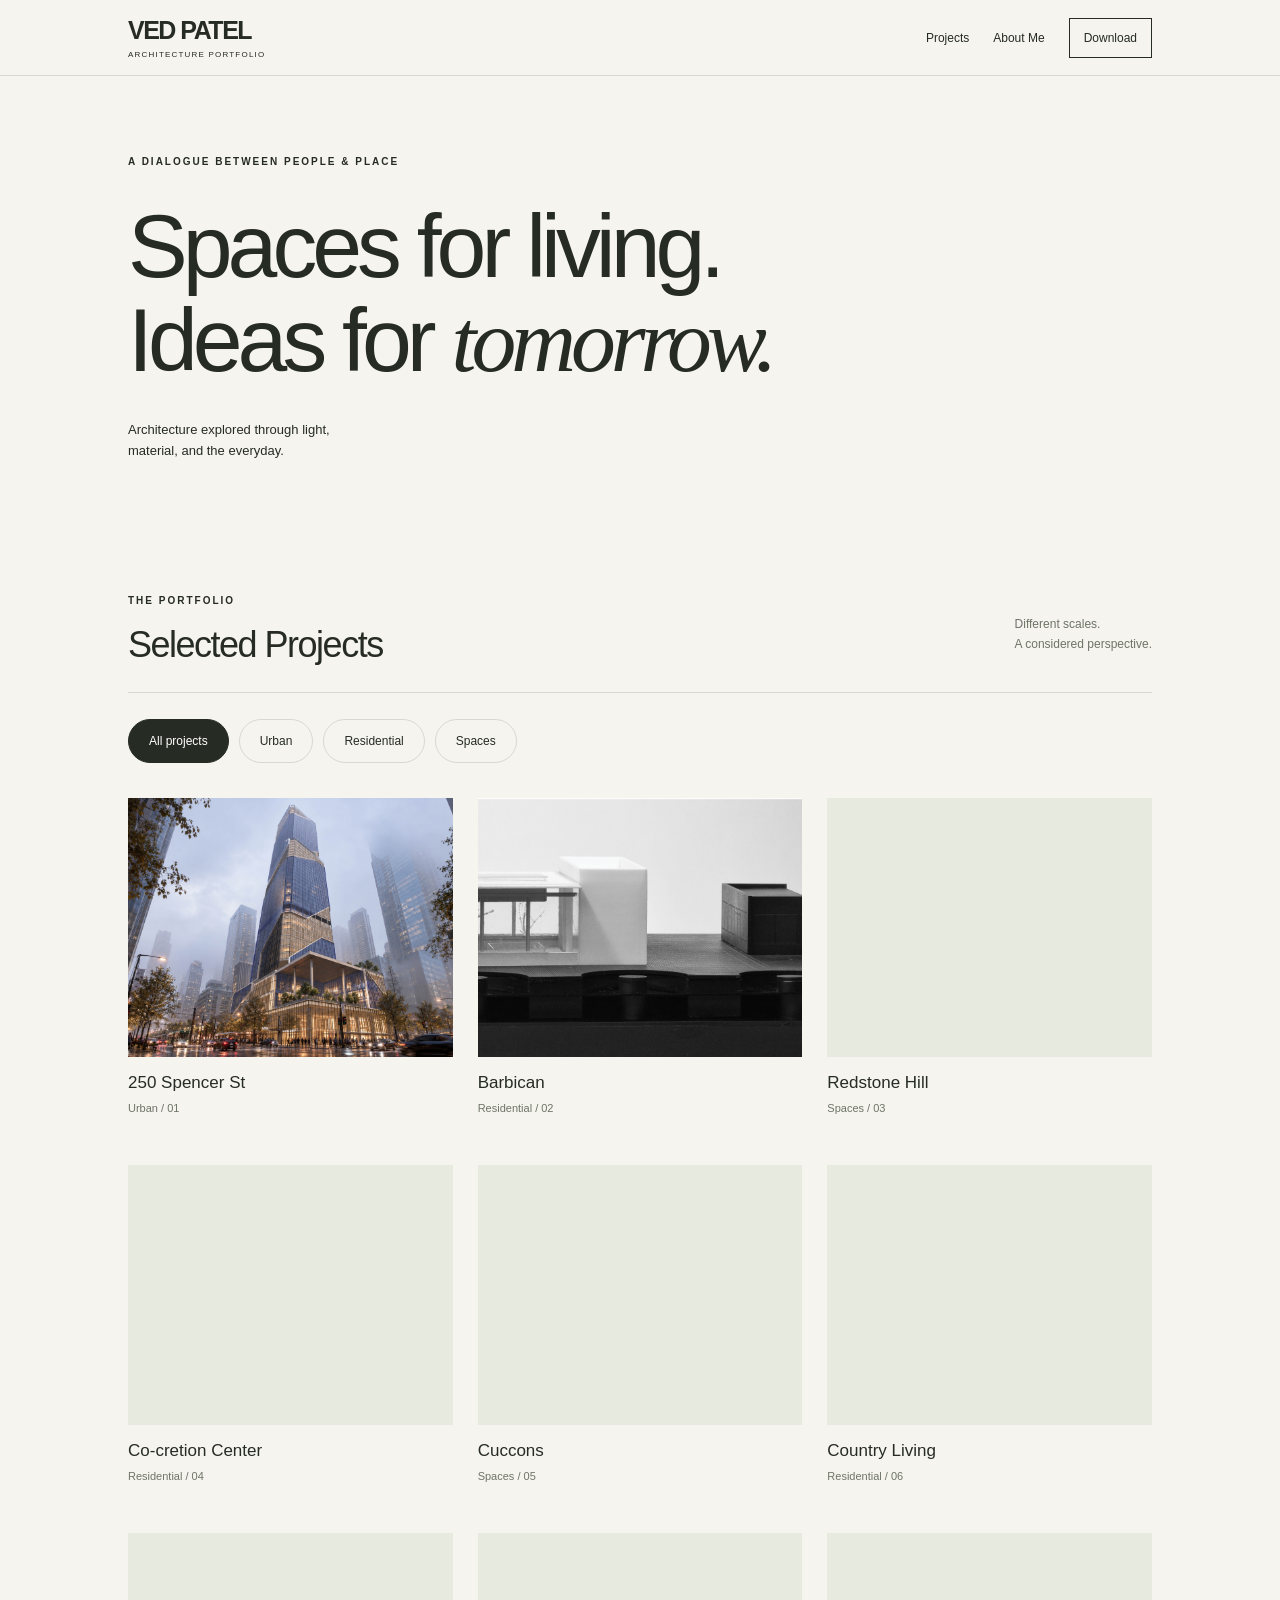
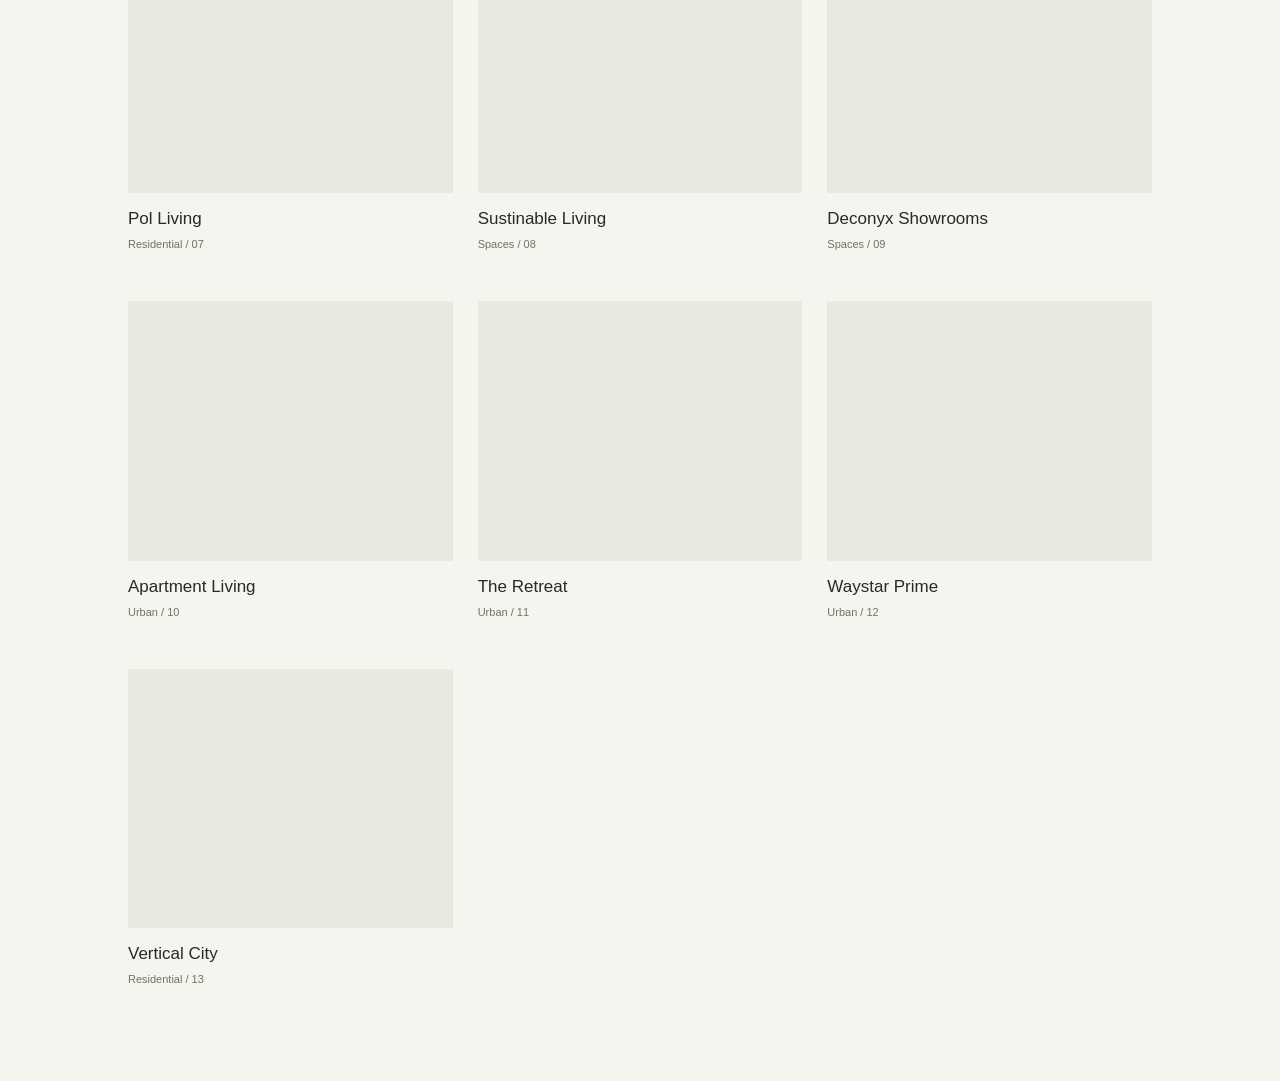
==== commit 92090ff6: "About me page" ====
--- a/index.html
+++ b/index.html
@@ -1,15 +1,99 @@
 <!doctype html>
 <html lang="en">
-<head><meta charset="utf-8"><meta name="viewport" content="width=device-width,initial-scale=1"><meta name="description" content="A selection of architectural explorations in space, light and material."><title>FORM | Architecture Portfolio</title><link rel="stylesheet" href="assets/css/style.css"></head>
-<body>
-<a class="skip" href="#projects">Skip to projects</a>
-<header><a class="brand" href="#home">FORM<span>ARCHITECTURE PORTFOLIO</span></a><button id="menu" aria-controls="navigation" aria-expanded="false">Menu +</button><nav id="navigation" aria-label="Main navigation"><a href="#projects">Projects</a><a href="#contact">Contact</a><a href="#about">About Me</a><a class="download" href="assets/downloads/portfolio-placeholder.pdf" download>Download</a></nav></header>
-<main id="home"><section class="intro"><p class="eyebrow">A DIALOGUE BETWEEN PEOPLE & PLACE</p><h1>Spaces for living.<br>Ideas for <em>tomorrow.</em></h1><div class="intro-row"><p>Architecture explored through light,<br>material, and the everyday.</p><a href="#projects">Discover the projects <span>↙</span></a></div></section>
-<figure class="hero"><img src="assets/img/01_250_Spencer_St/01.jpg" alt="250 Spencer St architectural project" fetchpriority="high"><figcaption><span>01 — FEATURED EXPLORATION</span><a href="#projects">250 Spencer St ↗</a></figcaption></figure>
-<section id="projects" class="projects"><div class="section-heading"><div><p class="eyebrow">THE PORTFOLIO</p><h2>Selected projects <sup>13</sup></h2></div><p>Different scales.<br>A considered perspective.</p></div><div class="filters" role="group" aria-label="Filter projects"><button data-filter="All" class="active" aria-pressed="true">All projects</button><button data-filter="Urban" aria-pressed="false">Urban</button><button data-filter="Residential" aria-pressed="false">Residential</button><button data-filter="Spaces" aria-pressed="false">Spaces</button></div><div id="project-grid" class="grid"></div></section>
-<section id="about" class="about"><div><p class="eyebrow">ABOUT ME / THE APPROACH</p><h2>Curiosity in process.<br>Clarity in <em>form.</em></h2></div><div><p class="lead">I explore how architecture can create a more thoughtful relationship between people and the places they inhabit.</p><p>From urban interventions to intimate residential spaces, this collection studies scale, atmosphere, and material expression.</p><p class="note">Design draft: replace this introduction with your biography. Project titles follow the image folder names. Categories are illustrative placeholders.</p></div></section>
-<section id="contact" class="contact"><p class="eyebrow">LET’S START A CONVERSATION</p><h2>Good spaces start<br>with a <em>conversation.</em></h2><p>Your contact details will appear here.</p><button id="copy-email">Copy placeholder email ↗</button><p id="email-status" role="status"></p></section></main>
-<footer><a class="brand" href="#home">FORM</a><span>Architecture portfolio · Design draft</span><a href="#home">Back to top ↑</a></footer>
+  <head>
+    <meta charset="utf-8" />
+    <meta name="viewport" content="width=device-width,initial-scale=1" />
+    <meta
+      name="description"
+      content="A selection of architectural explorations in space, light and material."
+    />
+    <title>Ved Patel | Architecture Portfolio</title>
+    <link rel="stylesheet" href="assets/css/style.css" />
+  </head>
+  <body>
+    <a class="skip" href="#projects">Skip to projects</a>
+    <header>
+      <a class="brand" href="#home">VED PATEL<span>ARCHITECTURE PORTFOLIO</span></a
+      ><button id="menu" aria-controls="navigation" aria-expanded="false">
+        Menu +
+      </button>
+      <nav id="navigation" aria-label="Main navigation">
+        <a href="#projects">Projects</a><a href="about.html">About Me</a
+        ><a
+          class="download"
+          href="assets/downloads/portfolio-placeholder.pdf"
+          download
+          >Download</a
+        >
+      </nav>
+    </header>
+    <main id="home">
+      <section class="intro">
+        <p class="eyebrow">A DIALOGUE BETWEEN PEOPLE & PLACE</p>
+        <h1>Spaces for living.<br />Ideas for <em>tomorrow.</em></h1>
+        <div class="intro-row">
+          <p>
+            Architecture explored through light,<br />material, and the
+            everyday.
+          </p>
+          <!-- <a href="#projects">Discover the projects <span>↙</span></a> -->
+        </div>
+      </section>
+      <!-- <figure class="hero">
+        <img
+          src="assets/img/01_250_Spencer_St/01.jpg"
+          alt="250 Spencer St architectural project"
+          fetchpriority="high"
+        />
+        <figcaption>
+          <span>01 — FEATURED EXPLORATION</span
+          ><a href="#projects">250 Spencer St ↗</a>
+        </figcaption>
+      </figure> -->
+      <section id="projects" class="projects">
+        <div class="section-heading">
+          <div>
+            <p class="eyebrow">THE PORTFOLIO</p>
+            <h2>Selected Projects</h2>
+          </div>
+          <p>Different scales.<br />A considered perspective.</p>
+        </div>
+        <div class="filters" role="group" aria-label="Filter projects">
+          <button data-filter="All" class="active" aria-pressed="true">
+            All projects</button
+          ><button data-filter="Urban" aria-pressed="false">Urban</button
+          ><button data-filter="Residential" aria-pressed="false">
+            Residential</button
+          ><button data-filter="Spaces" aria-pressed="false">Spaces</button>
+        </div>
+        <div id="project-grid" class="grid"></div>
+      </section>
+      <!-- <section id="about" class="about">
+        <div>
+          <p class="eyebrow">ABOUT ME / THE APPROACH</p>
+          <h2>Curiosity in process.<br />Clarity in <em>form.</em></h2>
+        </div>
+        <div>
+          <p class="lead">
+            I explore how architecture can create a more thoughtful relationship
+            between people and the places they inhabit.
+          </p>
+          <p>
+            From urban interventions to intimate residential spaces, this
+            collection studies scale, atmosphere, and material expression.
+          </p>
+          <a class="about-action" href="about.html">More about me</a>
+        </div>
+      </section> -->
+    </main>
+    <!-- <footer>
+      <a class="brand" href="#home">Ved Patel</a
+      ><span>Architecture portfolio · Design draft</span
+      ><a href="#home">Back to top ↑</a>
+    </footer> -->
 
-<script src="assets/js/projects.js"></script><script src="assets/js/script.js"></script><script src="assets/js/motion.js"></script>
-</body></html>
+    <script src="assets/js/projects.js"></script>
+    <script src="assets/js/script.js"></script>
+    <script src="assets/js/motion.js"></script>
+  </body>
+</html>
--- a/assets/css/style.css
+++ b/assets/css/style.css
@@ -140,4 +140,196 @@
 .project-metadata dt{font-size:10px;letter-spacing:1.5px;text-transform:uppercase;color:var(--muted);margin-bottom:9px}
 .project-metadata dd{font-size:14px;margin:0;line-height:1.6}
 .project-introduction .project-description{margin-bottom:0}
-@media(max-width:650px){.project-introduction{grid-template-columns:minmax(0,1fr);gap:25px;margin-bottom:25px}.project-introduction h1{font-size:40px;margin:20px 0 25px}.project-cover{scroll-margin-top:90px}}+@media(max-width:650px){.project-introduction{grid-template-columns:minmax(0,1fr);gap:25px;margin-bottom:25px}.project-introduction h1{font-size:40px;margin:20px 0 25px}.project-cover{scroll-margin-top:90px}}
+/* Dedicated About Me page. */
+.about-opening{max-width:540px;font-size:17px;line-height:1.8;color:var(--muted);margin:30px 0 0}
+.about-profile,.about-background{padding:55px var(--page-gutter) 75px;display:grid;grid-template-columns:minmax(0,1fr) minmax(0,1fr);gap:clamp(30px,6vw,90px);align-items:center}
+.about-profile figure{margin:0}.about-profile img{display:block;width:100%;height:auto}.about-profile figcaption{font-size:10px;color:var(--muted);margin-top:12px}
+.about-profile h2,.about-background h2{font-size:clamp(28px,3.4vw,46px);font-weight:400;letter-spacing:-1.5px;margin:20px 0}
+.about-profile p{font-size:14px;line-height:1.8;color:var(--muted)}.about-profile .lead{font-size:20px;color:var(--ink)}.about-profile .eyebrow{font-size:10px}.about-profile .note{font-size:11px}
+.about-background{align-items:start;padding-top:70px}.background-items>div{border-bottom:1px solid var(--line);padding:5px 0 20px;margin-bottom:20px}.background-items h3{font-size:15px;font-weight:400}.background-items p{font-size:13px;line-height:1.7;color:var(--muted)}
+.about-action{display:inline-flex;align-items:center;min-height:44px;border-bottom:1px solid var(--ink);font-size:14px;margin:10px 24px 0 0}
+#navigation a[aria-current=page]{font-weight:700}
+@media(max-width:650px){.about-profile,.about-background{grid-template-columns:minmax(0,1fr);gap:30px;padding-block:30px 45px}.about-profile .lead{font-size:18px}.about-opening{font-size:15px}}
+/* About page content adapted from Ved Patel's existing portfolio. */
+.about-profile figure{max-width:480px}.about-profile img{aspect-ratio:1;object-fit:cover}
+.resume-section{border-top:1px solid var(--line);padding-block:60px}
+.background-items>article{padding:0 0 26px;margin-bottom:28px;border-bottom:1px solid var(--line)}
+.background-items>article:last-child{margin-bottom:0;border-bottom:0}
+.background-items .resume-year{font-size:11px;letter-spacing:1px;color:var(--muted);margin:0 0 12px}
+.background-items article h3{font-size:21px;margin:0 0 8px;font-weight:400}
+.background-items .resume-place{font-size:13px;color:var(--ink);margin:0 0 15px}
+.tool-groups{display:grid;grid-template-columns:repeat(2,minmax(0,1fr));gap:26px}
+.tool-groups h3{font-size:14px;font-weight:400;margin:0 0 12px}
+.tool-groups p{font-size:13px;line-height:1.9;color:var(--muted);margin:0}
+.contact-links{display:flex;flex-wrap:wrap;gap:0 14px}
+.contact-links a{overflow-wrap:anywhere}
+@media(max-width:650px){.resume-section{padding-block:35px}.tool-groups{grid-template-columns:1fr;gap:25px}.background-items article h3{font-size:19px}.contact-links{display:block}}
+/* About page: layered entrances and subtle, deliberate interactions. */
+.about-profile figure{overflow:hidden}
+.about-profile figure img{display:block}
+@media(prefers-reduced-motion:no-preference){
+ .about-intro>.reveal,.about-profile>div>.reveal,.tool-groups>.reveal{transition-delay:var(--reveal-delay,0ms)}
+ .about-intro h1.reveal{transform:translateY(24px);transition-duration:900ms}
+ .about-intro h1.reveal.is-visible{transform:none}
+ .about-profile figure.reveal{transform:translateY(24px);transition-duration:900ms}
+ .about-profile figure.reveal.is-visible{transform:none}
+ .about-profile figure.reveal img{transform:scale(1.045);transition:transform 1400ms cubic-bezier(.22,1,.36,1)}
+ .about-profile figure.reveal.is-visible img{transform:scale(1)}
+ .resume-section .background-items>article{transition-duration:750ms}
+ .tool-groups>div{position:relative;padding:18px;border:1px solid var(--line);transition:opacity 650ms ease-out,transform 650ms cubic-bezier(.22,1,.36,1),background-color 300ms ease,border-color 300ms ease;transition-delay:var(--reveal-delay,0ms)}
+ .about-action{background-image:linear-gradient(currentColor,currentColor);background-repeat:no-repeat;background-size:0 1px;background-position:left bottom;transition:background-size 400ms ease,color 300ms ease}
+ .about-action:hover,.about-action:focus-visible{background-size:100% 1px;color:#64734c}
+}
+@media(hover:hover) and (pointer:fine) and (prefers-reduced-motion:no-preference){
+ .tool-groups>div.is-visible:hover{transform:translateY(-4px);background:var(--green);border-color:#a9b29b;transition-delay:0ms}
+}
+/* About: a balanced profile, readable timelines, and a calm contact panel. */
+#about-content .about-profile{grid-template-columns:minmax(0,.85fr) minmax(0,1.15fr);gap:clamp(32px,6vw,90px);padding-block:70px 80px;align-items:center}
+#about-content .about-profile figure{width:100%;max-width:420px;margin:0}
+#about-content .about-profile figure img{aspect-ratio:4/5;object-fit:cover;object-position:center;border-radius:2px}
+#about-content .about-profile h1{font-size:clamp(32px,3.8vw,60px);line-height:1.12;letter-spacing:-2.3px;margin:24px 0 28px;font-weight:400}
+#about-content .about-profile>div{max-width:600px}
+#about-content .about-profile .lead{font-size:clamp(17px,1.5vw,21px);line-height:1.7;margin:0 0 20px}
+#about-content .about-profile p:not(.lead):not(.eyebrow){font-size:14px;line-height:1.85;margin:0 0 16px}
+#about-content .resume-section{grid-template-columns:minmax(0,.7fr) minmax(0,1.3fr);gap:clamp(32px,6vw,90px);padding-block:65px;align-items:start}
+#about-content .resume-section h2{font-size:clamp(28px,3vw,42px);line-height:1.2;letter-spacing:-1.5px;margin:20px 0 0}
+#about-content .background-items{border-left:1px solid var(--line);padding-left:28px}
+#about-content .background-items>article{position:relative;margin:0;padding:0 0 32px;border:0}
+#about-content .background-items>article:last-child{padding-bottom:0}
+#about-content .background-items>article::before{content:'';position:absolute;left:-33px;top:3px;width:8px;height:8px;background:var(--accent,#687757);border:2px solid var(--bg);border-radius:50%;box-sizing:content-box}
+#about-content .background-items .resume-year{font-size:10px;letter-spacing:1.2px;margin:0 0 12px}
+#about-content .background-items h3{font-size:clamp(18px,1.8vw,23px);line-height:1.35;margin:0 0 8px}
+#about-content .background-items .resume-place{font-size:12px;line-height:1.7;margin:0 0 12px}
+#about-content .background-items article>p:last-child{font-size:13px;line-height:1.85;max-width:590px;margin-bottom:0}
+#about-content .tool-groups{gap:16px;align-items:stretch}
+#about-content .tool-groups>div{padding:22px;border:1px solid var(--line);background:#eeeee7;min-width:0}
+#about-content .tool-groups h3{font-size:13px;line-height:1.5;margin:0 0 12px}
+#about-content .tool-groups p{font-size:12px;line-height:1.9}
+#about-content>.contact{margin:15px var(--page-gutter) 65px;padding:40px clamp(24px,4vw,60px);background:var(--green);border:1px solid var(--line)}
+#about-content>.contact h2{font-size:clamp(34px,4.5vw,64px);letter-spacing:-2px;margin:24px 0}
+#about-content .contact-links{gap:0 24px}
+#about-content .contact-links .about-action{font-size:13px;margin-right:0}
+@media(min-width:1051px){#about-content .resume-section>div:first-child{position:sticky;top:115px}}
+@media(min-width:651px) and (max-width:900px){#about-content .about-profile{gap:30px;grid-template-columns:minmax(0,.8fr) minmax(0,1.2fr)}#about-content .resume-section{grid-template-columns:minmax(0,.65fr) minmax(0,1.35fr);gap:30px}#about-content .tool-groups{grid-template-columns:1fr}}
+@media(max-width:650px){#about-content .about-profile{grid-template-columns:1fr;padding-block:32px 45px;gap:30px}#about-content .about-profile figure{max-width:320px}#about-content .about-profile figure img{aspect-ratio:1}#about-content .about-profile h1{font-size:36px;letter-spacing:-1.5px;margin:20px 0}#about-content .resume-section{grid-template-columns:1fr;padding-block:36px;gap:28px}#about-content .background-items{padding-left:23px}#about-content .background-items>article::before{left:-28px}#about-content .tool-groups{grid-template-columns:1fr;gap:12px}#about-content>.contact{margin-bottom:35px;padding:28px 20px}#about-content>.contact h2{font-size:35px;letter-spacing:-1.5px}#about-content .contact-links{display:flex;flex-direction:column;align-items:start}}
+/* Local software logos with readable names. */
+#about-content .tool-list{list-style:none;padding:0;margin:16px 0 0;display:grid;grid-template-columns:repeat(2,minmax(0,1fr));gap:14px 10px}
+#about-content .tool-list li{display:flex;align-items:center;gap:9px;min-width:0;font-size:12px;line-height:1.5;color:var(--ink)}
+#about-content .tool-list img{display:block;width:28px;height:28px;object-fit:contain;flex-shrink:0}
+@media(min-width:651px) and (max-width:1150px){#about-content .tool-list{grid-template-columns:1fr}}
+@media(max-width:360px){#about-content .tool-list{grid-template-columns:1fr}}
+/* Larger software logos in individual, balanced tiles. */
+#about-content .tool-groups{gap:20px}
+#about-content .tool-groups>div{padding:24px;background:transparent;border:0;border-top:1px solid var(--line)}
+#about-content .tool-groups h3{font-size:14px;margin-bottom:22px}
+#about-content .tool-list{grid-template-columns:repeat(2,minmax(0,1fr));gap:12px;margin-top:0}
+#about-content .tool-list li{flex-direction:column;justify-content:center;gap:14px;min-height:142px;padding:22px 10px;background:#eeeee6;border:1px solid #dddfd3;border-radius:10px;text-align:center;font-size:12px;line-height:1.4}
+#about-content .tool-list img{width:56px;height:56px;object-fit:contain;filter:drop-shadow(0 3px 5px #26302112)}
+#about-content .tool-list span{display:block;overflow-wrap:anywhere}
+@media(prefers-reduced-motion:no-preference){#about-content .tool-list li{transition:transform 350ms cubic-bezier(.22,1,.36,1),box-shadow 350ms ease,background-color 350ms ease}#about-content .tool-list img{transition:transform 350ms cubic-bezier(.22,1,.36,1)}}
+@media(hover:hover) and (pointer:fine){#about-content .tool-list li:hover{background:#fff;box-shadow:0 10px 25px #2630210c}#about-content .tool-groups>div.is-visible:hover{transform:none;background:transparent;border-color:var(--line)}}
+@media(hover:hover) and (pointer:fine) and (prefers-reduced-motion:no-preference){#about-content .tool-list li:hover{transform:translateY(-4px)}#about-content .tool-list li:hover img{transform:scale(1.08)}}
+@media(max-width:650px){#about-content .tool-groups>div{padding:20px 0}#about-content .tool-list{grid-template-columns:repeat(3,minmax(0,1fr));gap:10px}#about-content .tool-list li{min-height:126px;padding:18px 6px;gap:12px;font-size:11px}#about-content .tool-list img{width:48px;height:48px}}
+@media(max-width:380px){#about-content .tool-list{grid-template-columns:repeat(2,minmax(0,1fr))}}
+/* Staggered tool entrances, followed by quiet interactive motion. */
+@media(prefers-reduced-motion:no-preference){
+ #about-content .tool-list li.reveal{opacity:0;transform:translateY(20px) scale(.96);transition:opacity 650ms ease,transform 650ms cubic-bezier(.22,1,.36,1),box-shadow 350ms ease,background-color 350ms ease;transition-delay:var(--reveal-delay,0ms)}
+ #about-content .tool-list li.reveal.is-visible{opacity:1;transform:none}
+ #about-content .tool-list li.reveal img{transform:scale(.88);transition:transform 700ms cubic-bezier(.22,1,.36,1);transition-delay:var(--reveal-delay,0ms)}
+ #about-content .tool-list li.reveal.is-visible img{transform:scale(1)}
+}
+@media(hover:hover) and (pointer:fine) and (prefers-reduced-motion:no-preference){
+ #about-content .tool-list li.reveal.is-visible:hover{transform:translateY(-5px);transition-delay:0ms}
+ #about-content .tool-list li.reveal.is-visible:hover img{transform:scale(1.12) rotate(-3deg);transition-delay:0ms}
+}
+@media(prefers-reduced-motion:reduce){#about-content .tool-list li.reveal{opacity:1;transform:none}#about-content .tool-list li img{transform:none}}
+/* Editorial About layout: a clear introduction and full-width expertise rows. */
+#about-content .about-profile{grid-template-columns:minmax(0,1.2fr) minmax(0,.8fr);padding-block:80px 90px;gap:clamp(35px,6vw,100px)}
+#about-content .about-profile>div{grid-column:1;grid-row:1}
+#about-content .about-profile figure{grid-column:2;grid-row:1;justify-self:end;max-width:380px;position:relative;background:var(--green);padding:12px}
+#about-content .about-profile figure img{aspect-ratio:4/5;object-position:center}
+#about-content .about-profile h1{font-size:clamp(36px,4.5vw,70px);line-height:1.06;letter-spacing:-2.8px}
+#about-content .profile-actions{display:flex;gap:20px;flex-wrap:wrap;margin-top:16px}
+#about-content .profile-actions .about-action{margin-right:0}
+#about-content .resume-section{grid-template-columns:minmax(0,.6fr) minmax(0,1.4fr);padding-block:65px}
+#about-content .resume-section .background-items>article{padding-bottom:40px}
+#about-content .resume-section .background-items>article:last-child{padding-bottom:0}
+#about-content #expertise{grid-template-columns:1fr;gap:40px}
+#about-content #expertise>div:first-child{position:static;display:flex;justify-content:space-between;align-items:start;gap:25px}
+#about-content #expertise h2{margin:0;font-size:clamp(28px,3.3vw,44px)}
+#about-content #expertise .tool-groups{grid-template-columns:1fr;gap:0;counter-reset:tool-category}
+#about-content #expertise .tool-groups>div{display:grid;grid-template-columns:minmax(140px,.7fr) minmax(0,2.3fr);gap:28px;padding:28px 0;border:0;border-top:1px solid var(--line);border-radius:0;background:transparent;align-items:center}
+#about-content #expertise .tool-groups h3{font-size:14px;line-height:1.7;margin:0;max-width:160px}
+#about-content #expertise .tool-list{grid-template-columns:repeat(5,minmax(0,1fr));gap:12px;margin:0}
+#about-content #expertise .tool-list li{min-height:120px;padding:16px 7px;border:1px solid var(--line);background:#eeeee6;border-radius:5px;font-size:11px;gap:12px}
+#about-content #expertise .tool-list img{width:48px;height:48px}
+#about-content>#contact{background:var(--ink);color:var(--bg);border:0;padding:45px clamp(24px,4vw,60px);margin-top:0}
+#about-content>#contact .eyebrow{color:#c2c9b5}
+#about-content>#contact .about-action{border-color:#7e8871}
+#about-content>#contact .about-action:hover{color:#d9e3c9}
+@media(min-width:651px) and (max-width:1050px){#about-content .about-profile{gap:30px}#about-content .about-profile h1{font-size:40px;letter-spacing:-1.8px}#about-content #expertise .tool-groups>div{grid-template-columns:1fr;gap:20px}#about-content #expertise .tool-groups h3{max-width:none}#about-content #expertise .tool-list{grid-template-columns:repeat(5,minmax(0,1fr));gap:8px}#about-content #expertise .tool-list img{width:40px;height:40px}}
+@media(max-width:650px){#about-content .about-profile{grid-template-columns:1fr;padding-block:35px 45px;gap:30px}#about-content .about-profile>div{grid-column:1;grid-row:1}#about-content .about-profile figure{grid-column:1;grid-row:2;justify-self:start;width:100%;max-width:330px}#about-content .about-profile h1{font-size:39px;letter-spacing:-1.8px}#about-content .about-profile figure img{aspect-ratio:1}#about-content .resume-section{grid-template-columns:1fr;padding-block:38px}#about-content #expertise>div:first-child{display:block}#about-content #expertise h2{margin-top:18px}#about-content #expertise .tool-groups>div{grid-template-columns:1fr;gap:18px;padding-block:24px}#about-content #expertise .tool-groups h3{max-width:none}#about-content #expertise .tool-list{grid-template-columns:repeat(3,minmax(0,1fr));gap:9px}#about-content #expertise .tool-list li{min-height:115px}#about-content #expertise .tool-list img{width:44px;height:44px}#about-content>#contact{padding:30px 22px}}
+/* More compact About layout while keeping text and tools readable. */
+#about-content .about-profile{padding-block:38px 45px;gap:clamp(24px,4vw,58px)}
+#about-content .about-profile h1{margin:18px 0 20px}
+#about-content .about-profile .lead{margin-bottom:14px}
+#about-content .about-profile p:not(.lead):not(.eyebrow){margin-bottom:12px}
+#about-content .profile-actions{margin-top:6px;gap:16px}
+#about-content .resume-section{padding-block:38px;gap:clamp(24px,4vw,55px);grid-template-columns:minmax(0,.55fr) minmax(0,1.45fr)}
+#about-content .resume-section h2{margin-top:14px}
+#about-content .resume-section .background-items>article{padding-bottom:25px}
+#about-content .resume-section .background-items>article:last-child{padding-bottom:0}
+#about-content .background-items .resume-year{margin-bottom:8px}
+#about-content .background-items .resume-place{margin-bottom:8px}
+#about-content #expertise{grid-template-columns:1fr;gap:22px}
+#about-content #expertise .tool-groups>div{padding-block:18px;gap:20px;grid-template-columns:minmax(130px,.65fr) minmax(0,2.35fr)}
+#about-content #expertise .tool-list{gap:10px}
+#about-content #expertise .tool-list li{min-height:104px;padding:13px 7px;gap:10px}
+#about-content>#contact{padding-block:30px;margin-bottom:35px}
+#about-content>#contact h2{font-size:clamp(32px,4vw,54px);margin:18px 0}
+@media(max-width:1050px){#about-content #expertise .tool-groups>div{grid-template-columns:1fr;gap:14px}}
+@media(max-width:650px){#about-content .about-profile{padding-block:25px 30px;gap:22px}#about-content .resume-section{grid-template-columns:1fr;padding-block:28px;gap:22px}#about-content #expertise{gap:20px}#about-content #expertise .tool-groups>div{padding-block:16px}#about-content #expertise .tool-list li{min-height:100px}#about-content>#contact{padding:25px 20px;margin-bottom:25px}}
+/* Larger type and tightly arranged tool icons without oversized tiles. */
+#about-content .about-profile p:not(.lead):not(.eyebrow){font-size:16px;line-height:1.8}
+#about-content .about-profile .lead{font-size:22px;line-height:1.65}
+#about-content .background-items article>p:last-child{font-size:15px;line-height:1.8}
+#about-content .background-items .resume-place{font-size:14px}
+#about-content .background-items .resume-year{font-size:12px}
+#about-content .background-items h3{font-size:24px}
+#about-content .eyebrow{font-size:11px}
+#about-content #expertise .tool-groups h3{font-size:16px;max-width:none}
+#about-content #expertise .tool-groups>div{padding-block:14px;grid-template-columns:minmax(145px,.65fr) minmax(0,2.35fr)}
+#about-content #expertise .tool-list{display:flex;flex-wrap:wrap;gap:12px}
+#about-content #expertise .tool-list li{flex:0 0 88px;min-height:0;padding:8px 3px;gap:8px;font-size:13px;background:transparent;border:0;border-radius:4px}
+#about-content #expertise .tool-list img{width:56px;height:56px;object-fit:contain}
+#about-content .contact-links .about-action{font-size:15px}
+@media(max-width:1050px){#about-content #expertise .tool-groups>div{grid-template-columns:1fr;gap:12px}}
+@media(max-width:650px){#about-content .about-profile .lead{font-size:20px}#about-content .background-items h3{font-size:22px}#about-content #expertise .tool-list{gap:10px}#about-content #expertise .tool-list li{flex-basis:80px;font-size:12px;padding:6px 2px}#about-content #expertise .tool-list img{width:50px;height:50px}}
+/* Compact paired tool categories; white logo canvases blend into the page. */
+#about-content #expertise .tool-groups{display:grid;grid-template-columns:repeat(2,minmax(0,1fr));gap:20px 30px;align-items:start}
+#about-content #expertise .tool-groups>div{display:block;padding:16px 0 0;margin:0;border-top:1px solid var(--line);min-width:0;background:transparent}
+#about-content #expertise .tool-groups h3{font-size:14px;margin:0 0 14px;line-height:1.5}
+#about-content #expertise .tool-list{display:grid;grid-template-columns:repeat(auto-fit,minmax(64px,1fr));gap:10px 6px}
+#about-content #expertise .tool-list li{padding:4px 1px;min-height:0;gap:7px;font-size:11px;background:transparent;border:0;box-shadow:none}
+#about-content #expertise .tool-list img{width:46px;height:46px;mix-blend-mode:multiply;filter:none}
+#about-content #expertise .tool-list li:hover{background:transparent;box-shadow:none}
+#about-content #expertise .tool-list li:only-child{max-width:85px}
+@media(max-width:900px){#about-content #expertise .tool-groups{gap:18px 22px}#about-content #expertise .tool-list{grid-template-columns:repeat(auto-fit,minmax(60px,1fr))}#about-content #expertise .tool-list img{width:42px;height:42px}}
+@media(max-width:650px){#about-content #expertise .tool-groups{grid-template-columns:1fr;gap:18px}#about-content #expertise .tool-groups>div{padding-top:14px}#about-content #expertise .tool-list{grid-template-columns:repeat(5,minmax(0,1fr));gap:10px 5px}#about-content #expertise .tool-list li{font-size:10px}#about-content #expertise .tool-list img{width:40px;height:40px}}
+/* Large logos, compact rows, and a consistent category order. */
+#about-content #expertise .tool-groups{grid-template-columns:1fr;gap:0}
+#about-content #expertise .tool-groups>div{display:grid;grid-template-columns:170px minmax(0,1fr);align-items:center;gap:18px;padding:14px 0}
+#about-content #expertise .tool-groups h3{font-size:15px;line-height:1.5;margin:0}
+#about-content #expertise .tool-list{display:flex;flex-wrap:wrap;justify-content:flex-start;gap:10px 14px;margin:0}
+#about-content #expertise .tool-list li{flex:0 0 82px;max-width:82px;padding:2px 0;gap:6px;min-height:0;font-size:11px;line-height:1.35}
+#about-content #expertise .tool-list img{width:62px;height:62px;mix-blend-mode:multiply}
+#about-content #expertise .tool-list li:only-child{max-width:82px}
+@media(min-width:651px) and (max-width:1000px){#about-content #expertise .tool-groups>div{grid-template-columns:135px minmax(0,1fr);gap:12px}#about-content #expertise .tool-list{gap:8px}#about-content #expertise .tool-list li{flex-basis:72px;max-width:72px}#about-content #expertise .tool-list img{width:56px;height:56px}}
+@media(max-width:650px){#about-content #expertise .tool-groups>div{grid-template-columns:1fr;gap:10px;padding:14px 0}#about-content #expertise .tool-groups h3{font-size:14px}#about-content #expertise .tool-list{display:grid;grid-template-columns:repeat(5,minmax(0,1fr));gap:8px 4px}#about-content #expertise .tool-list li{max-width:none;font-size:10px;padding:0;gap:5px}#about-content #expertise .tool-list img{width:clamp(40px,12vw,56px);height:clamp(40px,12vw,56px)}}
+/* One mixed tool grid without category headings. */
+#about-content #expertise .mixed-tools>div{display:block;padding:20px 0;border-top:1px solid var(--line)}
+#about-content #expertise .mixed-tools .tool-list{display:grid;grid-template-columns:repeat(auto-fit,minmax(80px,1fr));gap:18px 10px}
+#about-content #expertise .mixed-tools .tool-list li{max-width:none;min-width:0;padding:4px 0;gap:8px}
+#about-content #expertise .mixed-tools .tool-list img{width:62px;height:62px}
+@media(max-width:650px){#about-content #expertise .mixed-tools .tool-list{grid-template-columns:repeat(4,minmax(0,1fr));gap:16px 8px}#about-content #expertise .mixed-tools .tool-list img{width:52px;height:52px}}
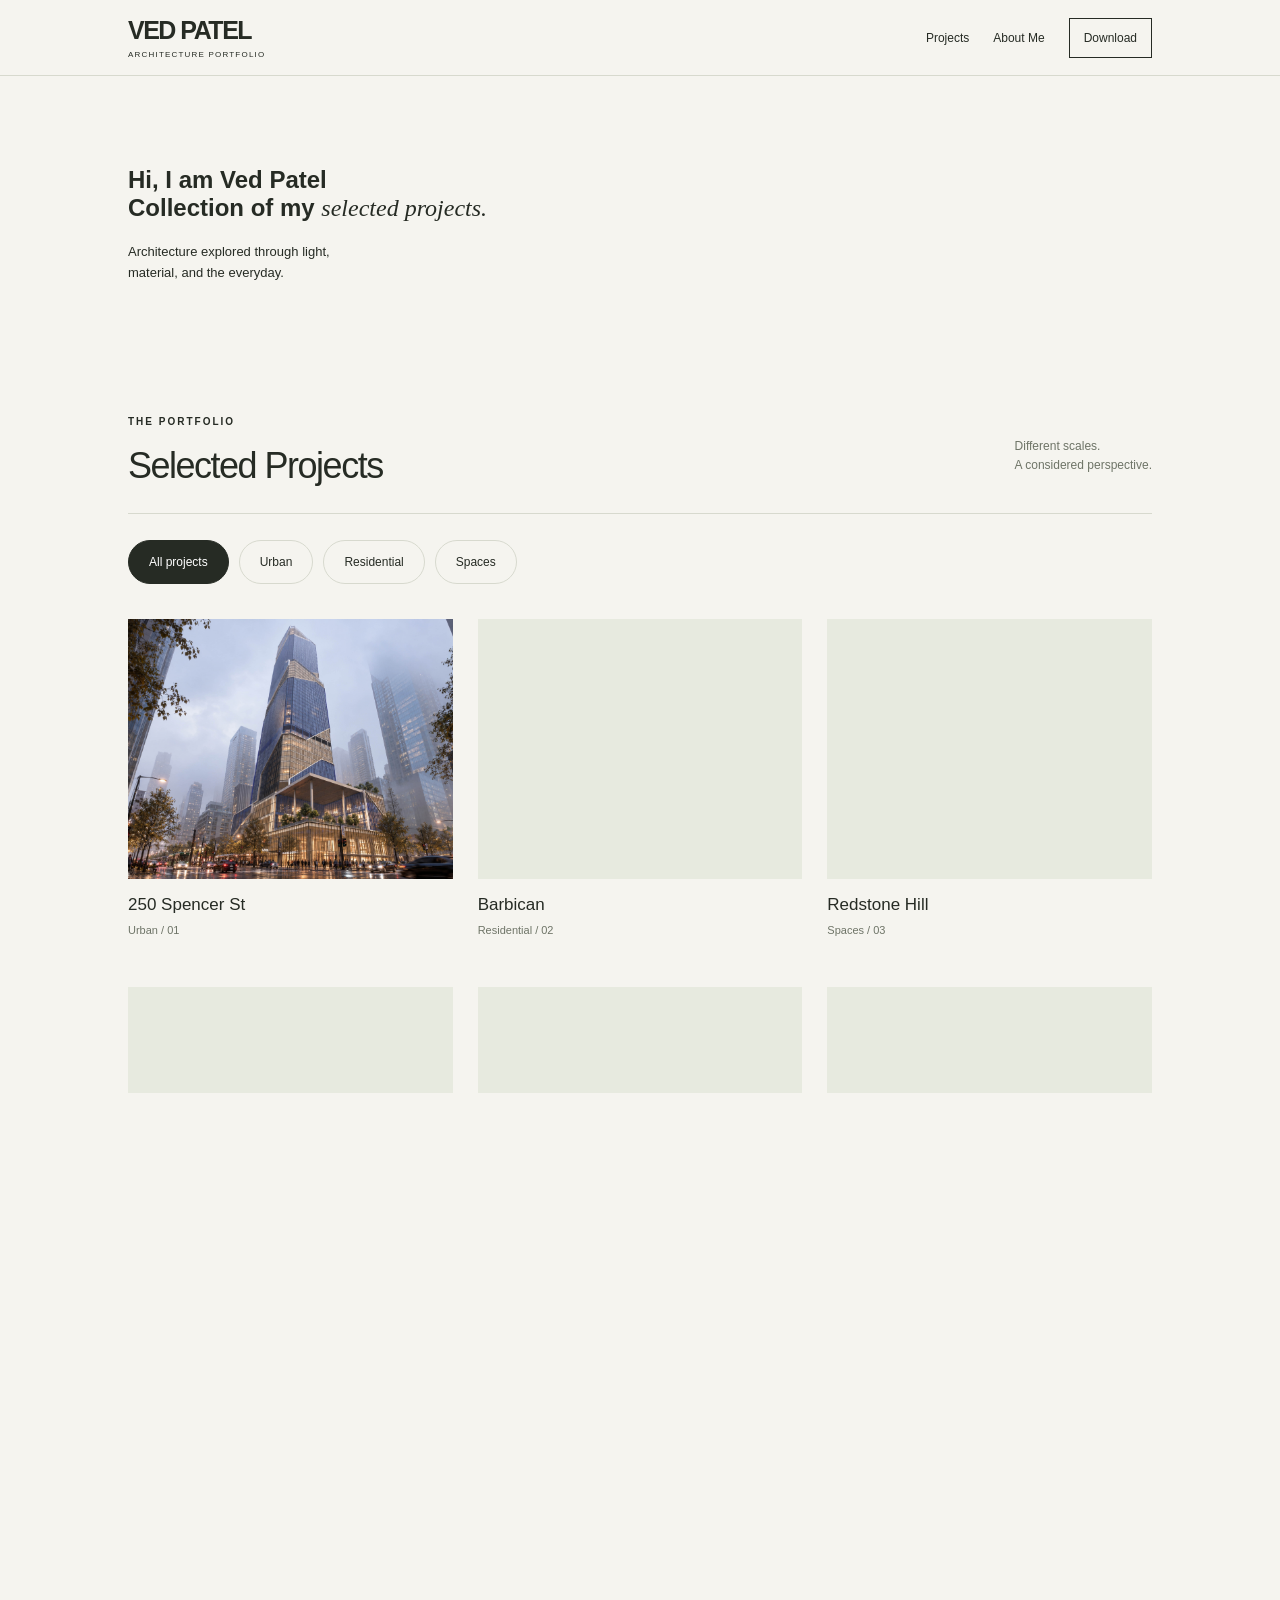
==== commit 433c9320: "Updated project page" ====
--- a/index.html
+++ b/index.html
@@ -29,8 +29,8 @@
     </header>
     <main id="home">
       <section class="intro">
-        <p class="eyebrow">A DIALOGUE BETWEEN PEOPLE & PLACE</p>
-        <h1>Spaces for living.<br />Ideas for <em>tomorrow.</em></h1>
+        <!-- <p class="eyebrow">GRADUATE OF ARCHITECTURE</p> -->
+        <h2>Hi, I am Ved Patel<br />Collection of my <em>selected projects.</em></h2>
         <div class="intro-row">
           <p>
             Architecture explored through light,<br />material, and the
--- a/assets/css/style.css
+++ b/assets/css/style.css
@@ -332,4 +332,7 @@
 #about-content #expertise .mixed-tools .tool-list{display:grid;grid-template-columns:repeat(auto-fit,minmax(80px,1fr));gap:18px 10px}
 #about-content #expertise .mixed-tools .tool-list li{max-width:none;min-width:0;padding:4px 0;gap:8px}
 #about-content #expertise .mixed-tools .tool-list img{width:62px;height:62px}
-@media(max-width:650px){#about-content #expertise .mixed-tools .tool-list{grid-template-columns:repeat(4,minmax(0,1fr));gap:16px 8px}#about-content #expertise .mixed-tools .tool-list img{width:52px;height:52px}}+@media(max-width:650px){#about-content #expertise .mixed-tools .tool-list{grid-template-columns:repeat(4,minmax(0,1fr));gap:16px 8px}#about-content #expertise .mixed-tools .tool-list img{width:52px;height:52px}}
+.project-description{white-space:pre-line}.project-description[hidden]{display:none}
+
+.project-metadata{display:grid;grid-template-columns:repeat(2,minmax(0,1fr));gap:20px}.project-metadata dd{overflow-wrap:anywhere}@media(max-width:400px){.project-metadata{grid-template-columns:1fr;gap:16px}}
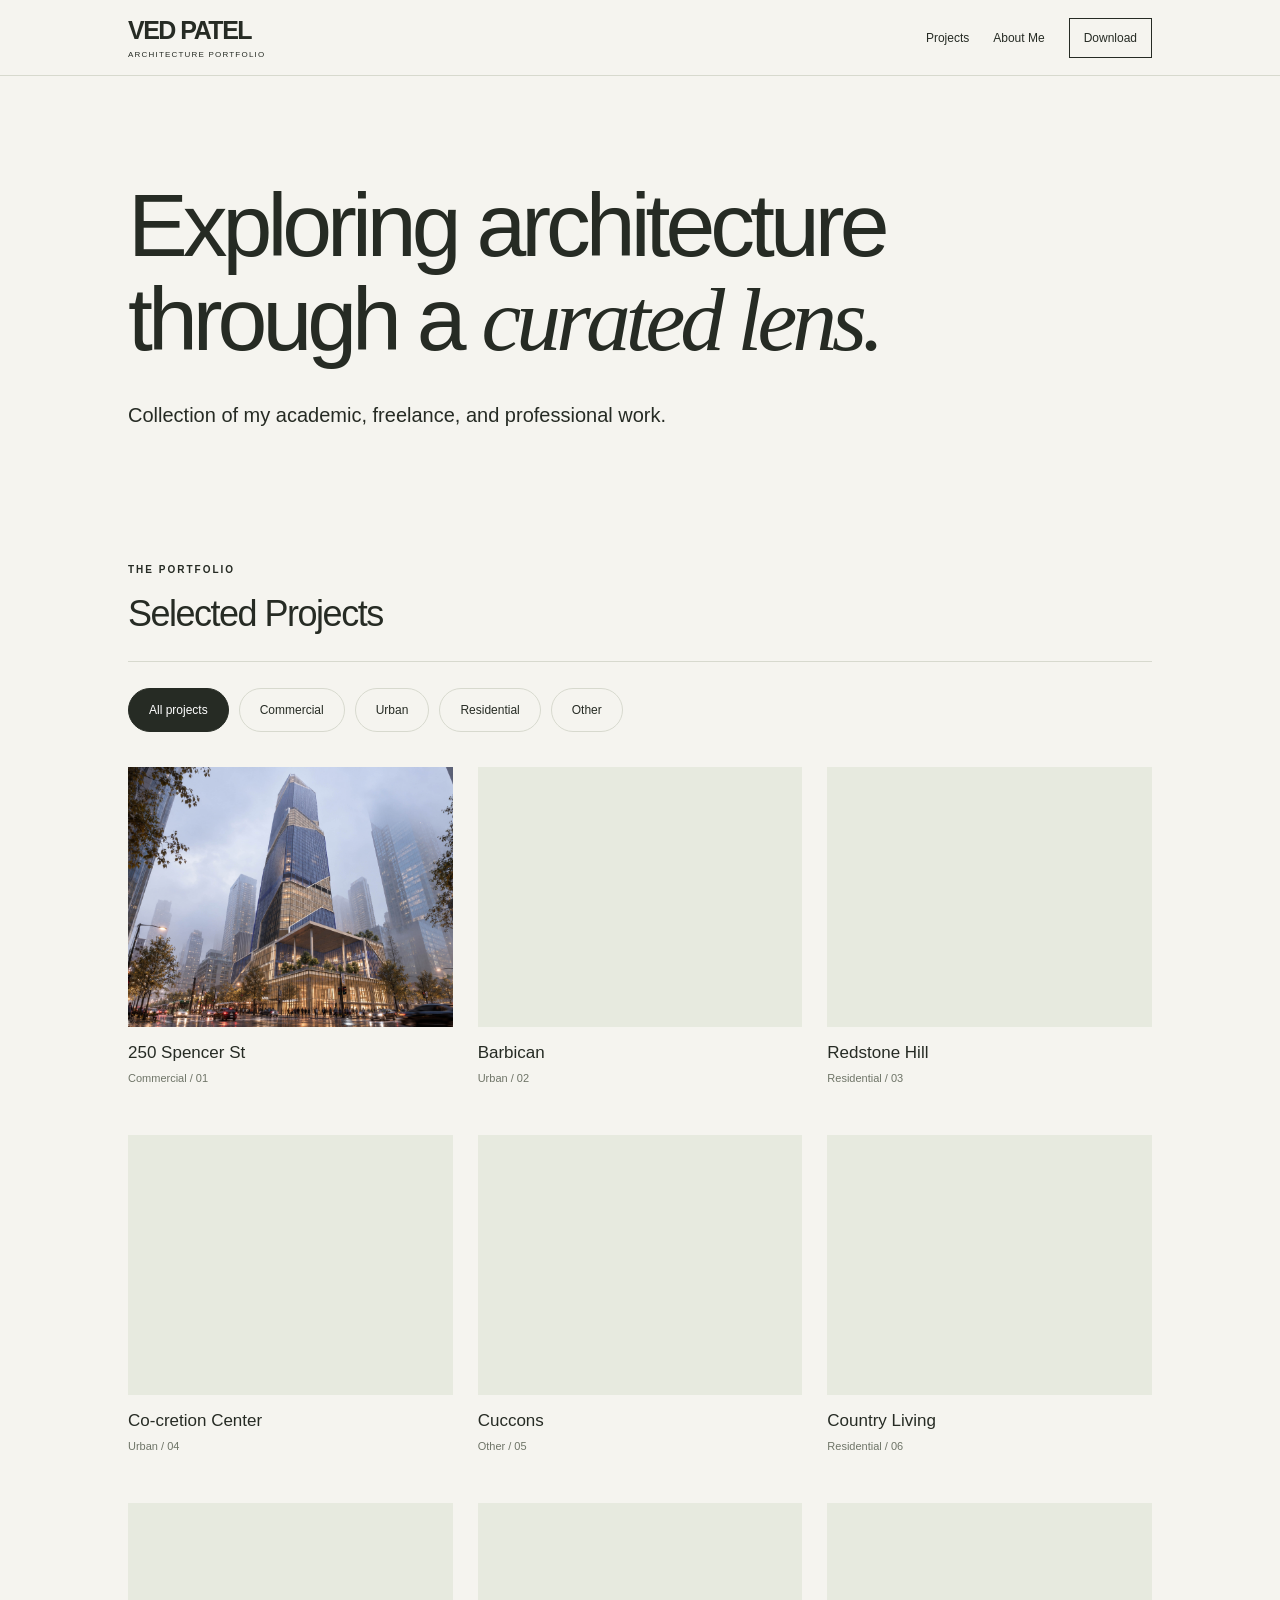
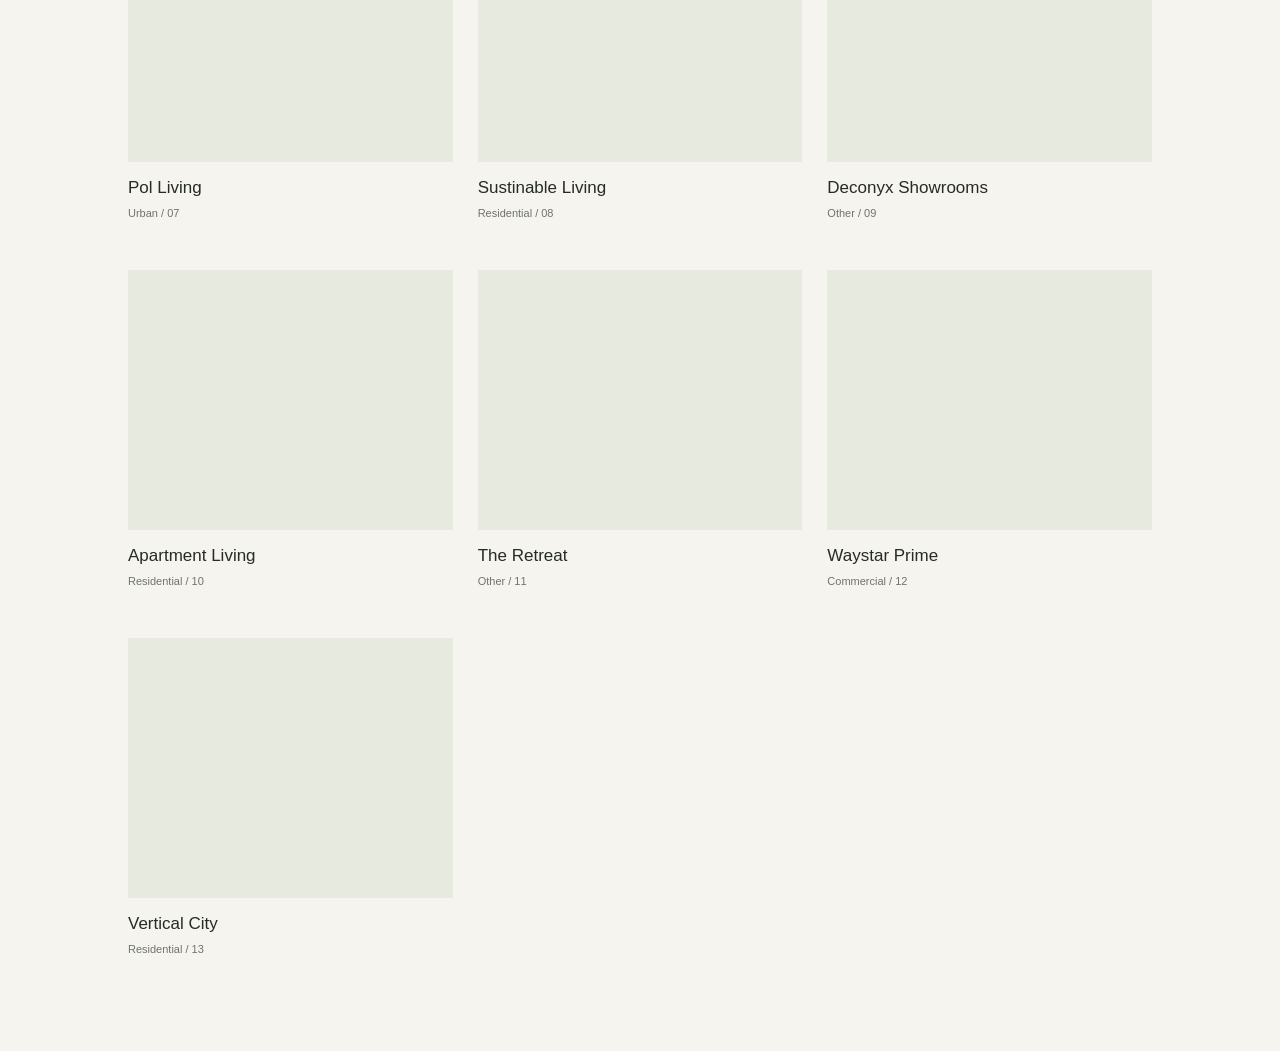
==== commit 7eccf827: "Updated categories" ====
--- a/index.html
+++ b/index.html
@@ -13,7 +13,7 @@
   <body>
     <a class="skip" href="#projects">Skip to projects</a>
     <header>
-      <a class="brand" href="#home">VED PATEL<span>ARCHITECTURE PORTFOLIO</span></a
+      <a class="brand" href="#home">VED PATEL<span > ARCHITECTURE PORTFOLIO</span></a
       ><button id="menu" aria-controls="navigation" aria-expanded="false">
         Menu +
       </button>
@@ -30,11 +30,10 @@
     <main id="home">
       <section class="intro">
         <!-- <p class="eyebrow">GRADUATE OF ARCHITECTURE</p> -->
-        <h2>Hi, I am Ved Patel<br />Collection of my <em>selected projects.</em></h2>
+        <h1>Exploring architecture through a <em>curated lens.</em></h1>
         <div class="intro-row">
-          <p>
-            Architecture explored through light,<br />material, and the
-            everyday.
+          <p style="font-size: 20px;">
+            Collection of my academic, freelance, and professional work.
           </p>
           <!-- <a href="#projects">Discover the projects <span>↙</span></a> -->
         </div>
@@ -56,7 +55,7 @@
             <p class="eyebrow">THE PORTFOLIO</p>
             <h2>Selected Projects</h2>
           </div>
-          <p>Different scales.<br />A considered perspective.</p>
+          <!-- <p>Different scales.<br />A considered perspective.</p> -->
         </div>
         <div class="filters" role="group" aria-label="Filter projects">
           <button data-filter="All" class="active" aria-pressed="true">
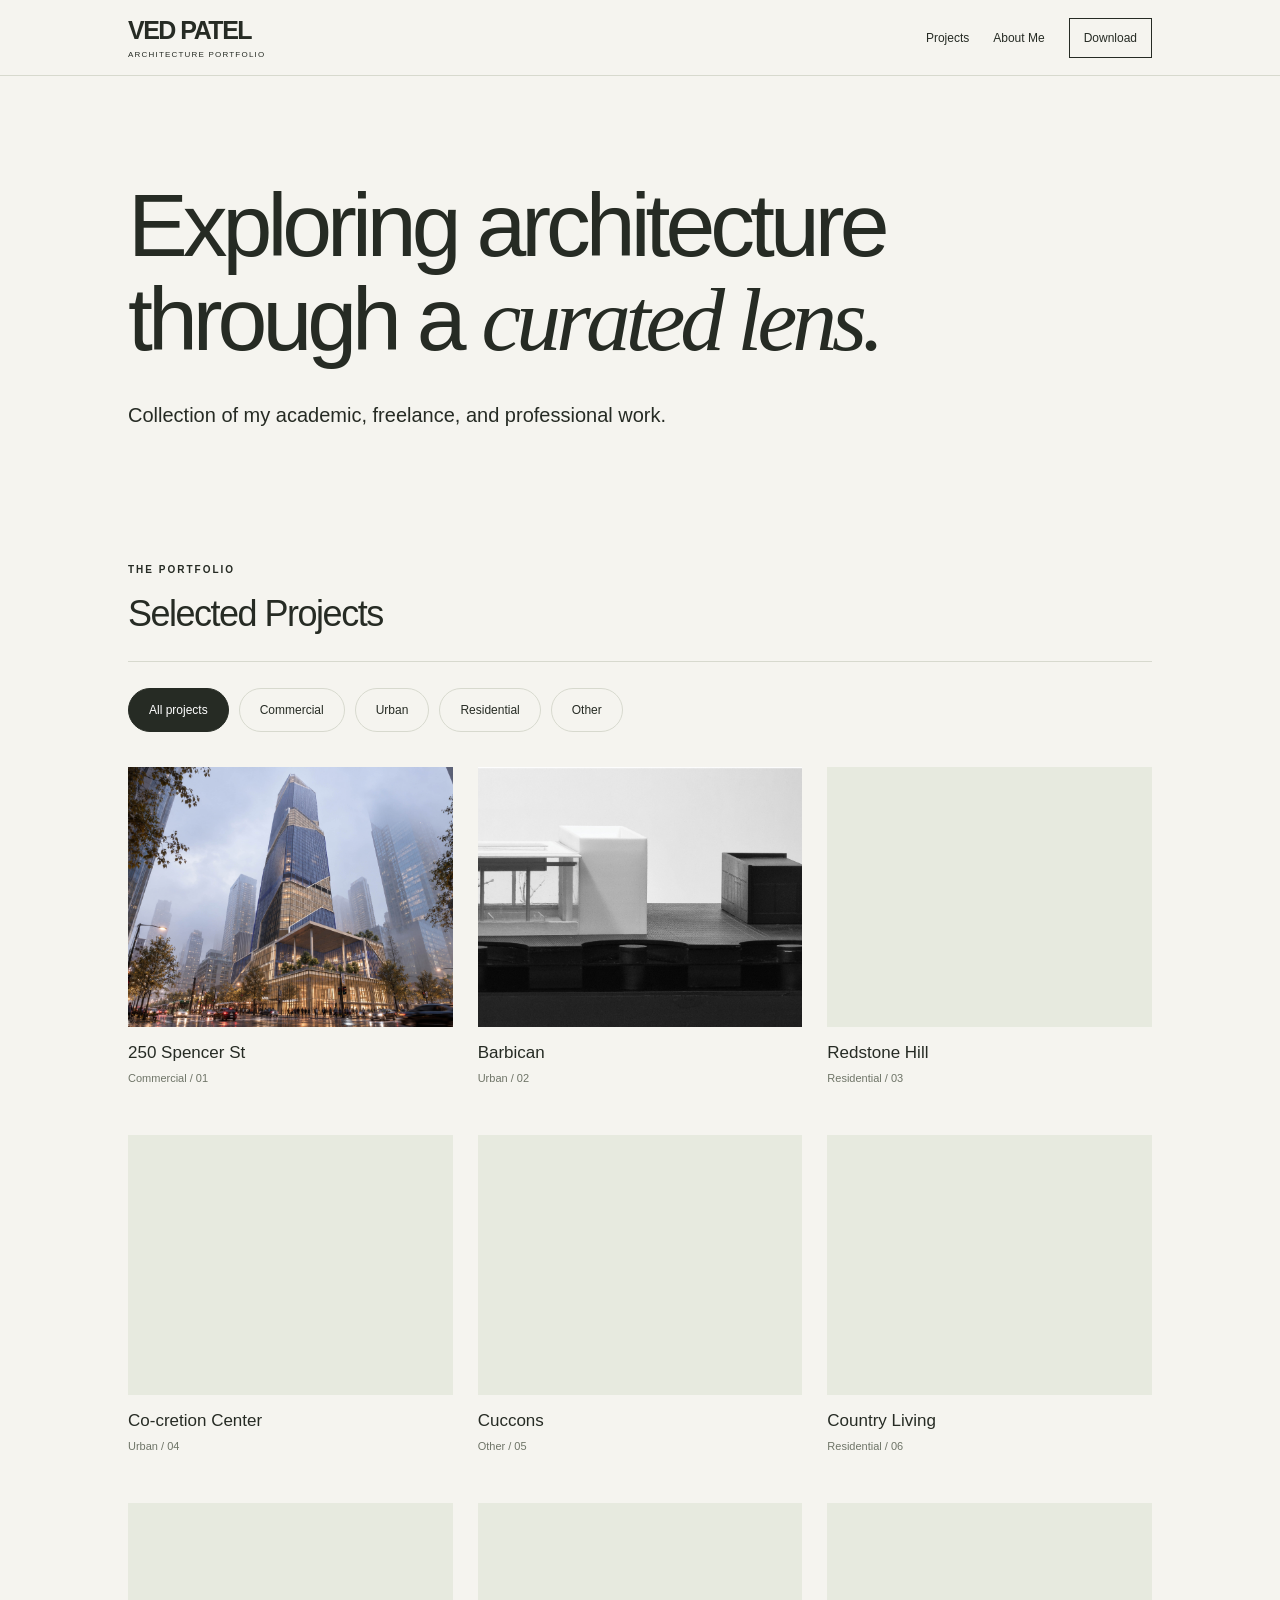
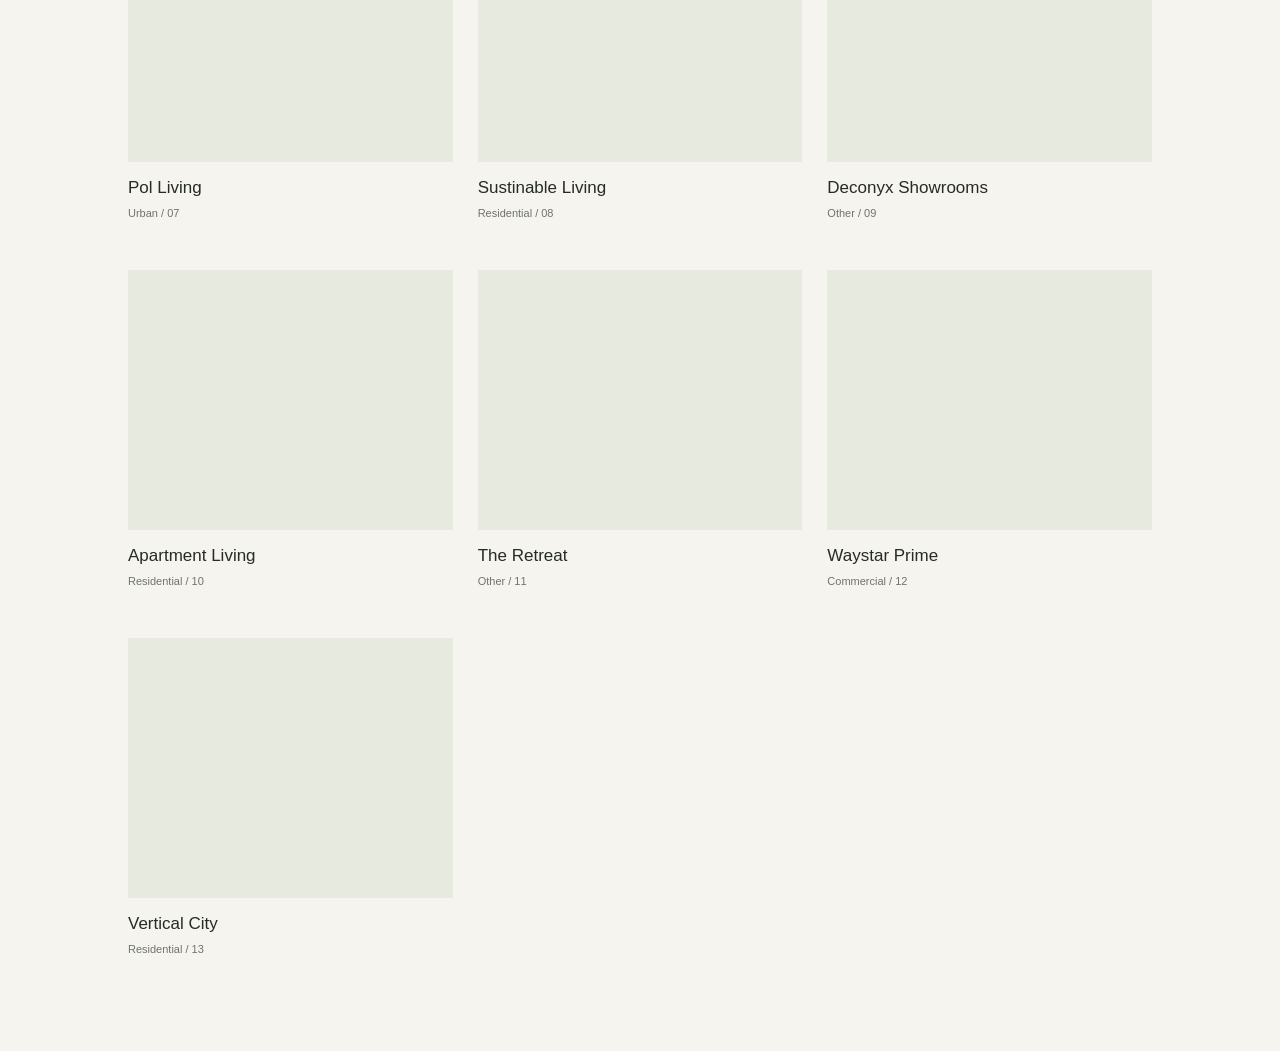
==== commit 5eed85d5: "Added downloadable files" ====
--- a/index.html
+++ b/index.html
@@ -19,18 +19,19 @@
       </button>
       <nav id="navigation" aria-label="Main navigation">
         <a href="#projects">Projects</a><a href="about.html">About Me</a
-        ><a
-          class="download"
-          href="assets/downloads/portfolio-placeholder.pdf"
-          download
-          >Download</a
-        >
+        ><details class="download-dropdown">
+          <summary class="download">Download</summary>
+          <div class="download-options">
+            <a href="assets/downloads/Resume_Ved_Patel.pdf" download>Resume <span>PDF</span></a>
+            <a href="assets/downloads/Portfolio_Ved_Patel.pdf" download>Portfolio <span>PDF</span></a>
+          </div>
+        </details>
       </nav>
     </header>
     <main id="home">
       <section class="intro">
         <!-- <p class="eyebrow">GRADUATE OF ARCHITECTURE</p> -->
-        <h1>Exploring architecture through a <em>curated lens.</em></h1>
+        <h1>Exploring architecture <br/>through a <em>curated lens.</em></h1>
         <div class="intro-row">
           <p style="font-size: 20px;">
             Collection of my academic, freelance, and professional work.
@@ -94,5 +95,6 @@
     <script src="assets/js/projects.js"></script>
     <script src="assets/js/script.js"></script>
     <script src="assets/js/motion.js"></script>
+    <script src="assets/js/downloads.js"></script>
   </body>
 </html>
--- a/assets/css/style.css
+++ b/assets/css/style.css
@@ -336,3 +336,15 @@
 .project-description{white-space:pre-line}.project-description[hidden]{display:none}
 
 .project-metadata{display:grid;grid-template-columns:repeat(2,minmax(0,1fr));gap:20px}.project-metadata dd{overflow-wrap:anywhere}@media(max-width:400px){.project-metadata{grid-template-columns:1fr;gap:16px}}
+
+/* Download choices, isolated from the main navigation layout. */
+#navigation .download-dropdown{position:relative;font-size:12px;flex-shrink:0}
+#navigation .download-dropdown summary{display:flex;align-items:center;justify-content:center;min-height:40px;padding:0 14px;list-style:none;cursor:pointer;border:1px solid var(--ink);background:transparent}
+#navigation .download-dropdown summary::-webkit-details-marker{display:none}
+#navigation .download-dropdown summary:focus-visible{outline:2px solid #697e4a;outline-offset:4px}
+#navigation .download-dropdown[open] summary{background:var(--ink);color:var(--bg)}
+#navigation .download-options{position:absolute;top:calc(100% + 8px);right:0;min-width:200px;background:var(--bg);border:1px solid var(--line);border-radius:3px;box-shadow:0 10px 25px #262b2414;padding:6px;z-index:110}
+#navigation .download-options a{display:flex;align-items:center;justify-content:space-between;gap:24px;min-height:46px;padding:10px 12px;font-size:13px}
+#navigation .download-options a:hover,#navigation .download-options a:focus-visible{background:var(--green)}
+#navigation .download-options span{font-size:9px;letter-spacing:1px;color:var(--muted)}
+@media(max-width:650px){#navigation .download-dropdown summary{min-height:44px}#navigation .download-options{position:static;min-width:0;margin-top:7px;box-shadow:none}}
